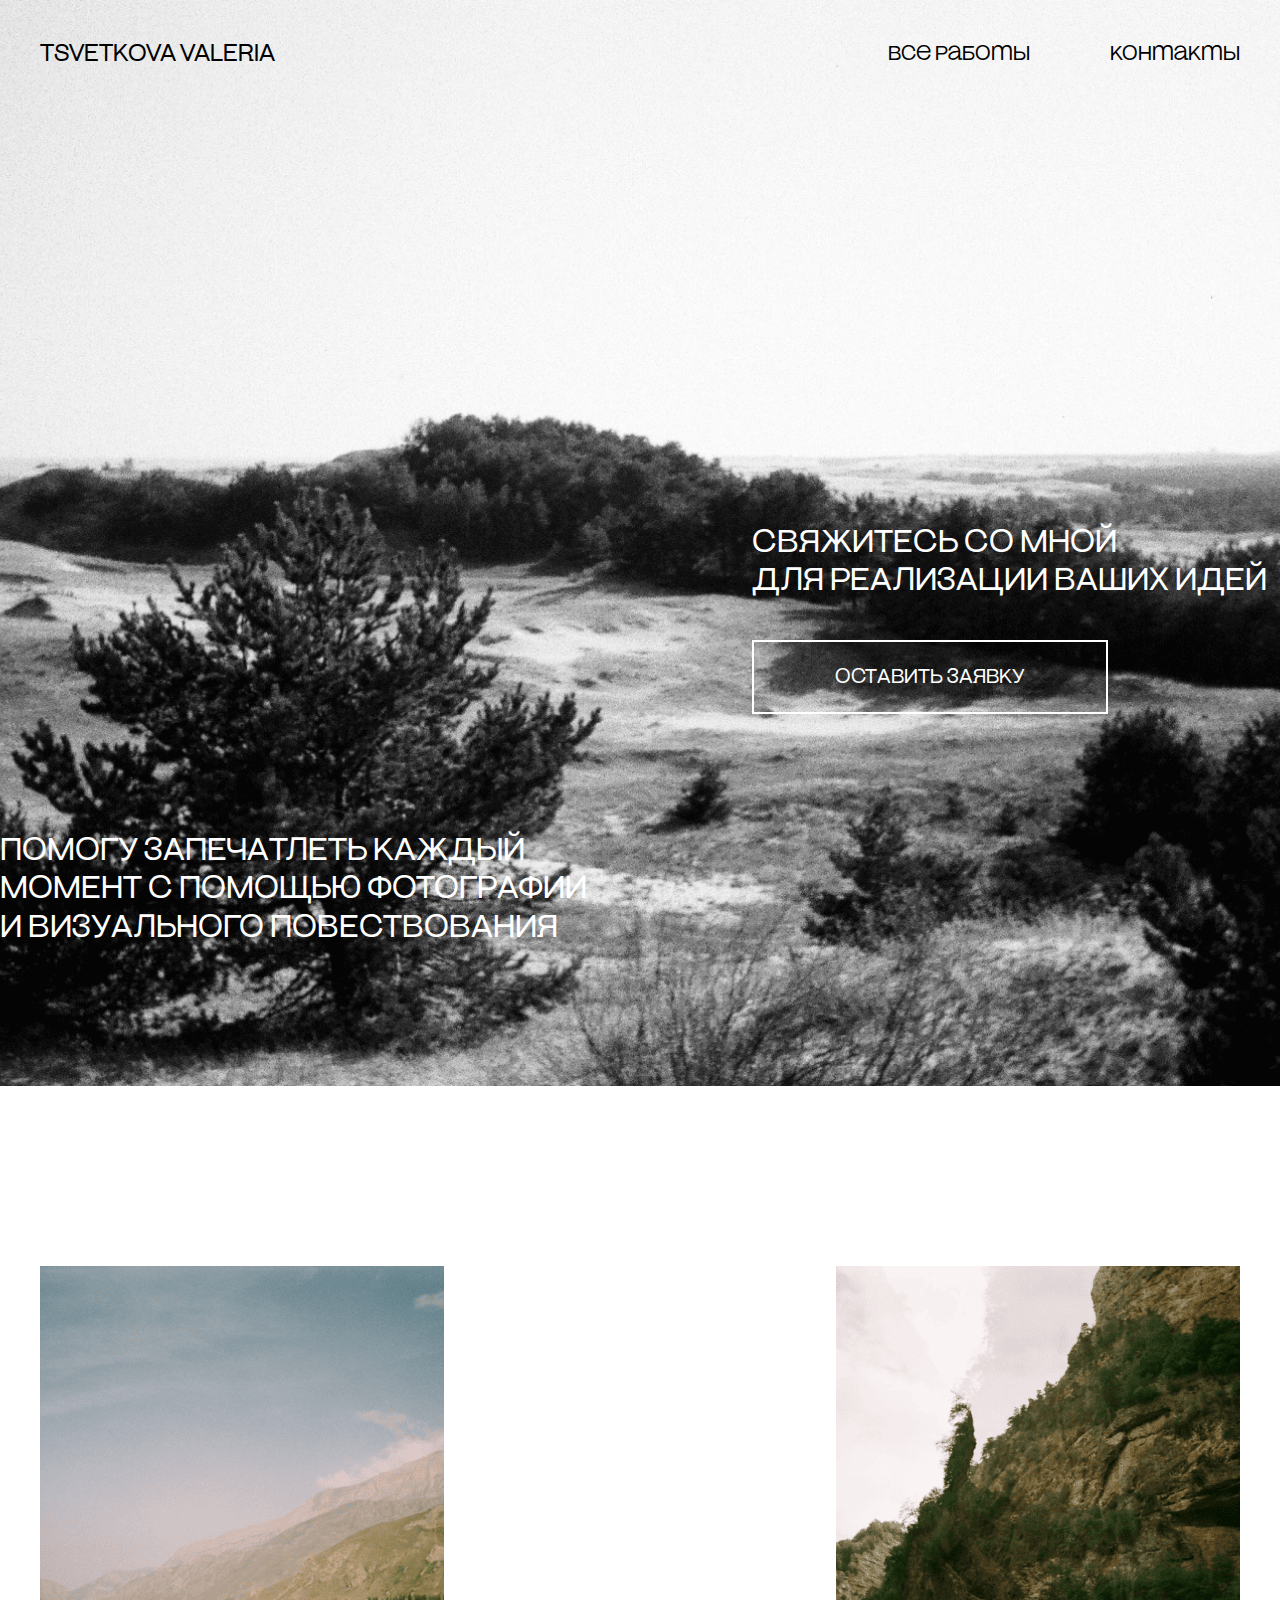
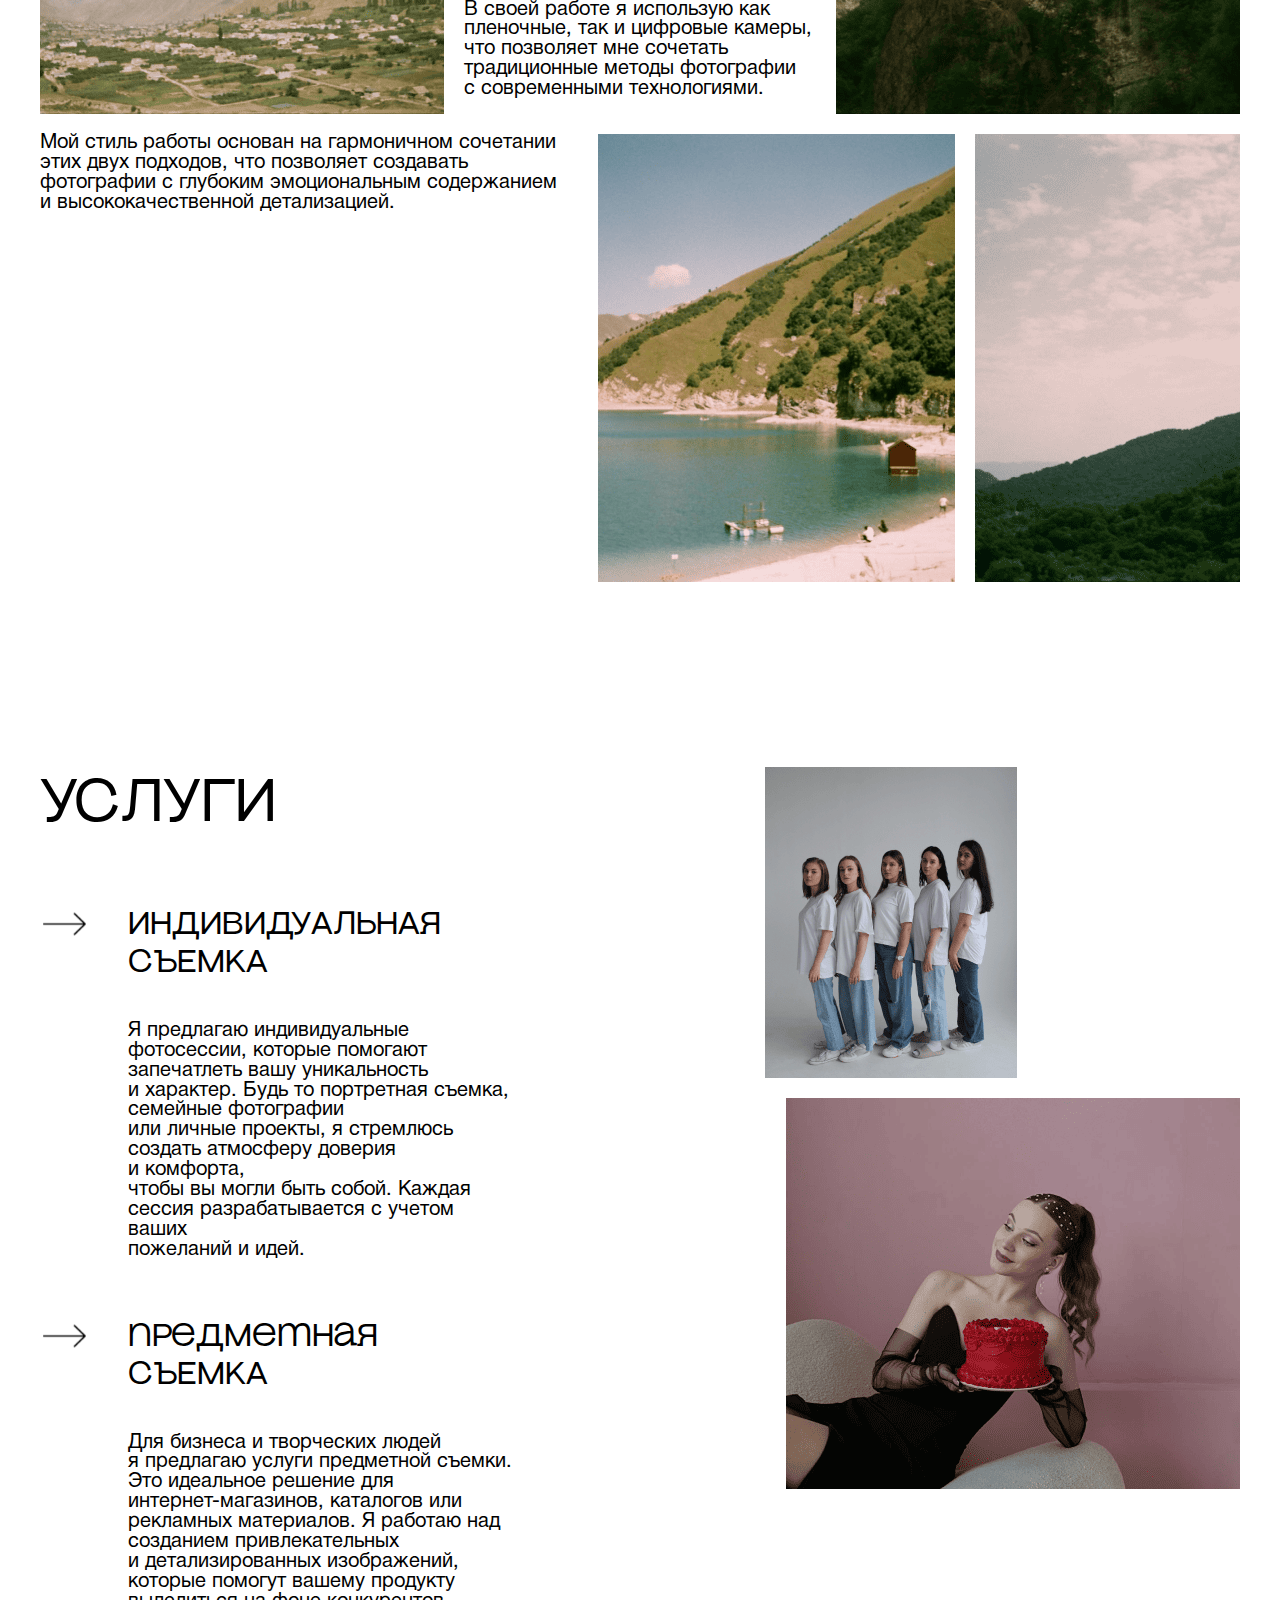
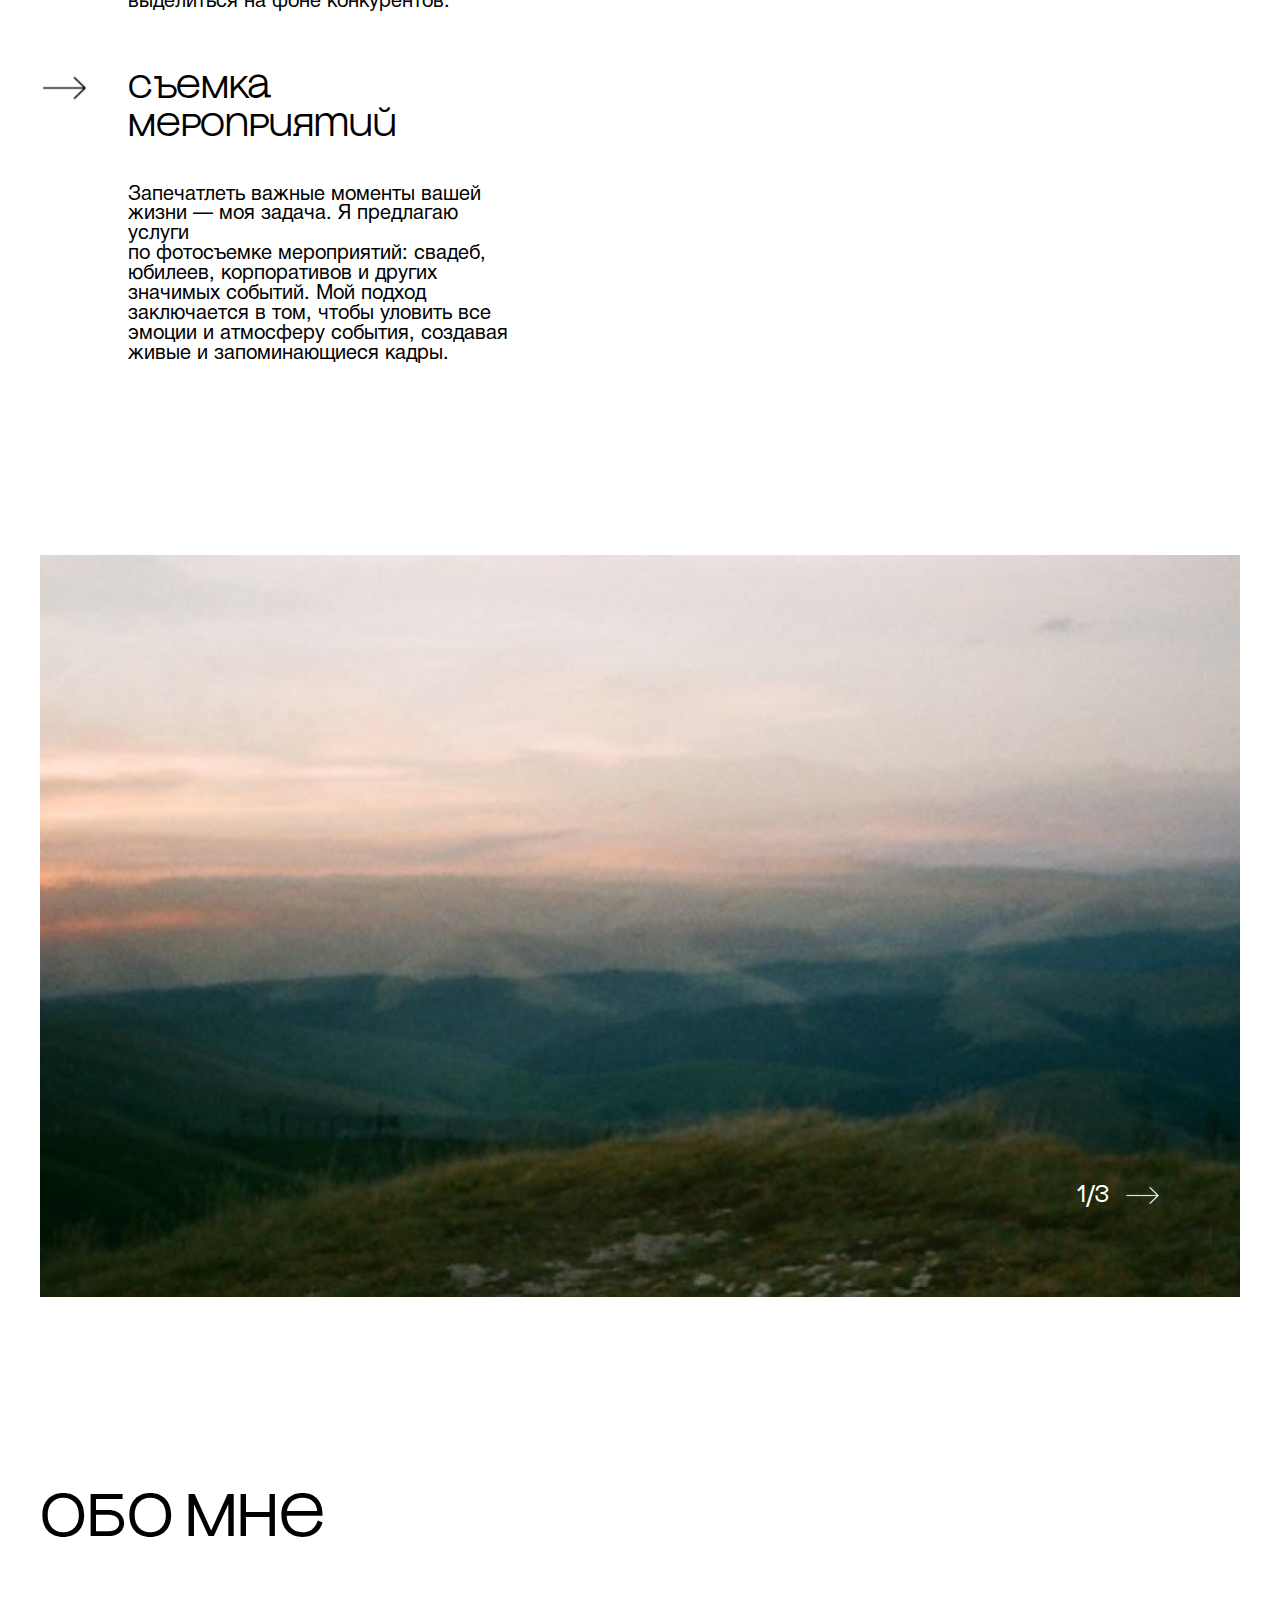
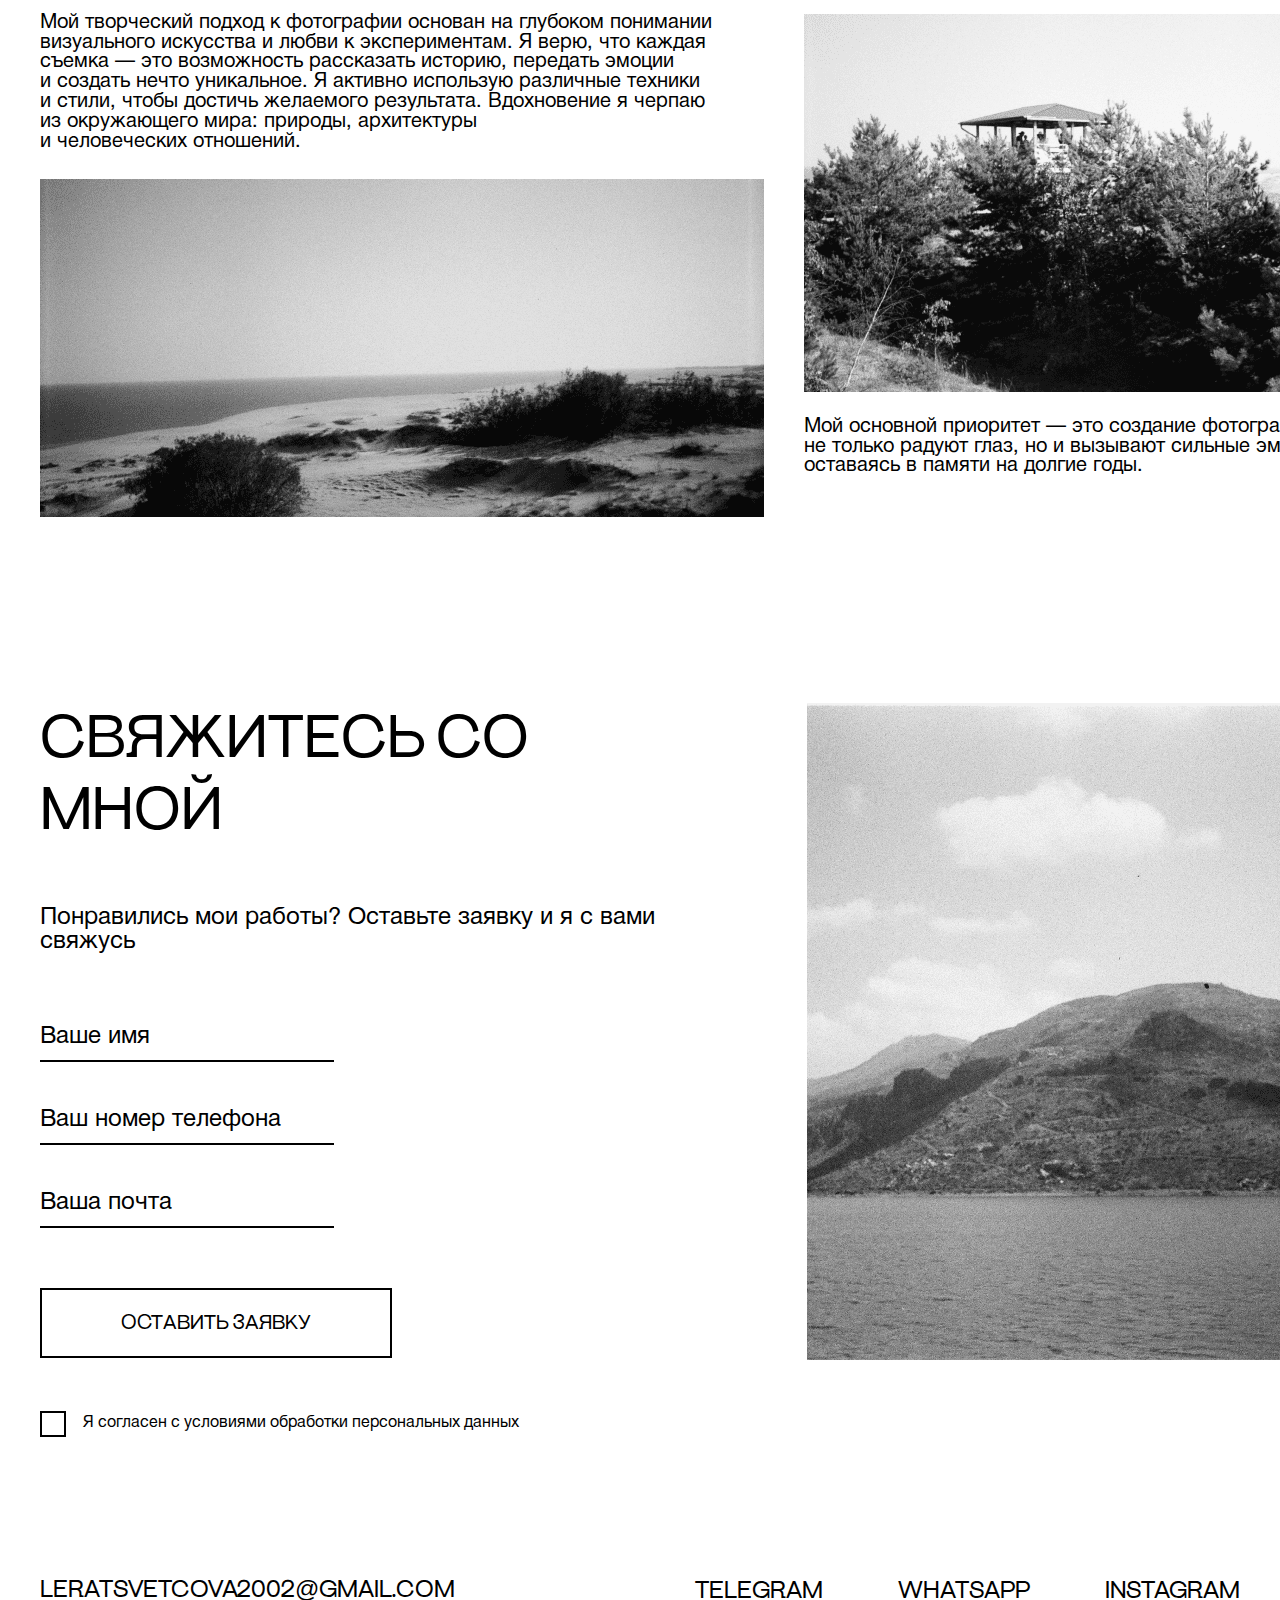
==== index.html @ dfec66e7 "1" ====
<!DOCTYPE html>
<html lang="ru">
  <head>
    <meta charset="UTF-8" />
    <meta name="viewport" content="width=device-width, initial-scale=1.0" />
    <link rel="stylesheet" href="./css/index.css" />
    <title>Портфолио фотографа</title>
  </head>
  <body>
    <div class="page">
      <header class="header">
        <div class="container">
          <div class="header__wrapper">
            <span class="header__logo">TSVETKOVA VALERIA</span>
            <nav>
              <ul class="header__links">
                <li>
                  <a href="works.html">все работы</a>
                </li>
                <li>
                  <a href="#">контакты</a>
                </li>
              </ul>
            </nav>
          </div>
        </div>
      </header>
      <main>
        <section class="promo">
          <div class="promo__wrapper">
            <div class="promo__inner">
              <div class="promo__top">
                <h3>
                  СВЯЖИТЕСЬ СО&nbsp;МНОЙ<br />
                  ДЛЯ РЕАЛИЗАЦИИ ВАШИХ ИДЕЙ
                </h3>
                <a class="promo__button" href="#">ОСТАВИТЬ ЗАЯВКУ</a>
              </div>
              <div class="promo__bottom">
                <h3>
                  ПОМОГУ ЗАПЕЧАТЛЕТЬ КАЖДЫЙ<br />
                  МОМЕНТ С&nbsp;ПОМОЩЬЮ ФОТОГРАФИИ<br />
                  И&nbsp;ВИЗУАЛЬНОГО ПОВЕСТВОВАНИЯ
                </h3>
              </div>
            </div>
          </div>
        </section>
        <section class="concept">
          <div class="container">
            <div class="concept__wrapper">
              <div class="concept__top">
                <div class="concept__image">
                  <img src="./images/concept-1.png" alt="rfhnbyrf" />
                </div>
                <p>
                  В&nbsp;своей работе я&nbsp;использую как пленочные, так
                  и&nbsp;цифровые камеры, что позволяет мне сочетать
                  традиционные методы фотографии<br />
                  с&nbsp;современными технологиями.
                </p>
                <div class="concept__image">
                  <img src="./images/concept-2.png" alt="rfhnbyrf" />
                </div>
              </div>
              <div class="concept__bottom">
                <p>
                  Мой стиль работы основан на&nbsp;гармоничном сочетании этих
                  двух подходов, что позволяет создавать фотографии
                  с&nbsp;глубоким эмоциональным содержанием<br />
                  и&nbsp;высококачественной детализацией.
                </p>
                <div class="concept__image-main">
                  <img src="./images/concept-3.png" alt="rfhnbyrf" />
                </div>
                <div class="concept__image">
                  <img src="./images/concept-4.png" alt="rfhnbyrf" />
                </div>
              </div>
            </div>
          </div>
        </section>
        <section class="services">
          <div class="container">
            <div class="services__wrapper">
              <div class="services__text">
                <h2>УСЛУГИ</h2>
                <div class="services__items">
                  <div class="services__item">
                    <svg
                      width="60"
                      height="60"
                      viewBox="0 0 60 60"
                      fill="none"
                      xmlns="http://www.w3.org/2000/svg"
                      xmlns:xlink="http://www.w3.org/1999/xlink"
                    >
                      <rect
                        x="60"
                        y="60"
                        width="60"
                        height="60"
                        transform="rotate(-180 60 60)"
                        fill="url(#pattern0_7_44)"
                      />
                      <defs>
                        <pattern
                          id="pattern0_7_44"
                          patternContentUnits="objectBoundingBox"
                          width="1"
                          height="1"
                        >
                          <use
                            xlink:href="#image0_7_44"
                            transform="scale(0.00195312)"
                          />
                        </pattern>
                        <image
                          id="image0_7_44"
                          width="512"
                          height="512"
                          xlink:href="[data-uri]"
                        />
                      </defs>
                    </svg>
                    <div class="services__item-text">
                      <h3>ИНДИВИДУАЛЬНАЯ СЪЕМКА</h3>
                      <p>
                        Я&nbsp;предлагаю индивидуальные фотосессии, которые
                        помогают запечатлеть вашу уникальность и&nbsp;характер.
                        Будь то&nbsp;портретная съемка, семейные фотографии<br />
                        или личные проекты, я&nbsp;стремлюсь создать атмосферу
                        доверия и&nbsp;комфорта,<br />
                        чтобы вы&nbsp;могли быть собой. Каждая сессия
                        разрабатывается с&nbsp;учетом ваших<br />
                        пожеланий и&nbsp;идей.
                      </p>
                    </div>
                  </div>
                  <div class="services__item">
                    <svg
                      width="60"
                      height="60"
                      viewBox="0 0 60 60"
                      fill="none"
                      xmlns="http://www.w3.org/2000/svg"
                      xmlns:xlink="http://www.w3.org/1999/xlink"
                    >
                      <rect
                        x="60"
                        y="60"
                        width="60"
                        height="60"
                        transform="rotate(-180 60 60)"
                        fill="url(#pattern0_7_44)"
                      />
                      <defs>
                        <pattern
                          id="pattern0_7_44"
                          patternContentUnits="objectBoundingBox"
                          width="1"
                          height="1"
                        >
                          <use
                            xlink:href="#image0_7_44"
                            transform="scale(0.00195312)"
                          />
                        </pattern>
                        <image
                          id="image0_7_44"
                          width="512"
                          height="512"
                          xlink:href="[data-uri]"
                        />
                      </defs>
                    </svg>
                    <div class="services__item-text">
                      <h3>предметная СЪЕМКА</h3>
                      <p>
                        Для бизнеса и&nbsp;творческих людей я&nbsp;предлагаю
                        услуги предметной съемки.<br />
                        Это идеальное решение для
                        <nobr>интернет-магазинов</nobr>, каталогов или рекламных
                        материалов. Я&nbsp;работаю над созданием привлекательных
                        и&nbsp;детализированных изображений, которые помогут
                        вашему продукту выделиться на&nbsp;фоне конкурентов.
                      </p>
                    </div>
                  </div>
                  <div class="services__item">
                    <svg
                      width="60"
                      height="60"
                      viewBox="0 0 60 60"
                      fill="none"
                      xmlns="http://www.w3.org/2000/svg"
                      xmlns:xlink="http://www.w3.org/1999/xlink"
                    >
                      <rect
                        x="60"
                        y="60"
                        width="60"
                        height="60"
                        transform="rotate(-180 60 60)"
                        fill="url(#pattern0_7_44)"
                      />
                      <defs>
                        <pattern
                          id="pattern0_7_44"
                          patternContentUnits="objectBoundingBox"
                          width="1"
                          height="1"
                        >
                          <use
                            xlink:href="#image0_7_44"
                            transform="scale(0.00195312)"
                          />
                        </pattern>
                        <image
                          id="image0_7_44"
                          width="512"
                          height="512"
                          xlink:href="[data-uri]"
                        />
                      </defs>
                    </svg>
                    <div class="services__item-text">
                      <h3>съемка мероприятий</h3>
                      <p>
                        Запечатлеть важные моменты вашей жизни&nbsp;&mdash; моя
                        задача. Я&nbsp;предлагаю услуги<br />
                        по&nbsp;фотосъемке мероприятий: свадеб, юбилеев,
                        корпоративов и&nbsp;других значимых событий. Мой подход
                        заключается в&nbsp;том, чтобы уловить все эмоции
                        и&nbsp;атмосферу события, создавая живые
                        и&nbsp;запоминающиеся кадры.
                      </p>
                    </div>
                  </div>
                </div>
              </div>
              <div class="services__photo">
                <div class="services__top-img">
                  <img src="./images/services-1.png" alt="фото" />
                </div>
                <div class="services__bott-img">
                  <img src="./images/services-2.png" alt="фото" />
                </div>
              </div>
            </div>
          </div>
        </section>
        <section class="gallery">
          <div class="container">
            <div class="gallery__wrapper">
              <div class="gallery__container">
                <img
                  id="slider-image"
                  src="./images/gallery-1.png"
                  alt="картинка"
                />
              </div>
              <div class="gallery__btn">
                <div id="counter">1 /3</div>
                <svg
                  id="arrow-button"
                  width="37"
                  height="23"
                  viewBox="0 0 37 23"
                  fill="none"
                  xmlns="http://www.w3.org/2000/svg"
                  xmlns:xlink="http://www.w3.org/1999/xlink"
                >
                  <rect
                    x="37"
                    y="23"
                    width="37"
                    height="23"
                    transform="rotate(-180 37 23)"
                    fill="url(#pattern0_7_38)"
                  />
                  <defs>
                    <pattern
                      id="pattern0_7_38"
                      patternContentUnits="objectBoundingBox"
                      width="1"
                      height="1"
                    >
                      <use
                        xlink:href="#image0_7_38"
                        transform="matrix(0.00195312 0 0 0.00314198 0 -0.304348)"
                      />
                    </pattern>
                    <image
                      id="image0_7_38"
                      width="512"
                      height="512"
                      xlink:href="[data-uri]"
                    />
                  </defs>
                </svg>
              </div>
            </div>
          </div>
        </section>
        <section class="about">
          <div class="container">
            <div class="about__wrapper">
              <h2>обо мне</h2>
              <div class="about__inner">
                <div class="about__item">
                  <p>
                    Мой творческий подход к&nbsp;фотографии основан
                    на&nbsp;глубоком понимании визуального искусства
                    и&nbsp;любви к&nbsp;экспериментам. Я&nbsp;верю, что каждая
                    съемка&nbsp;&mdash; это возможность рассказать историю,
                    передать эмоции<br />
                    и&nbsp;создать нечто уникальное. Я&nbsp;активно использую
                    различные техники<br />
                    и&nbsp;стили, чтобы достичь желаемого результата.
                    Вдохновение я&nbsp;черпаю<br />
                    из&nbsp;окружающего мира: природы, архитектуры<br />
                    и&nbsp;человеческих отношений.
                  </p>
                  <div class="about__image">
                    <img src="./images/about-1.png" alt="фото" />
                  </div>
                </div>
                <div class="about__photo">
                  <img src="./images/about-2.png" alt="фото" />
                </div>
                <div class="about__item about__item-reverse">
                  <p>
                    Мой основной приоритет&nbsp;&mdash; это создание фотографий,
                    которые<br />
                    не&nbsp;только радуют глаз, но&nbsp;и&nbsp;вызывают сильные
                    эмоции,<br />
                    оставаясь в&nbsp;памяти на&nbsp;долгие годы.
                  </p>
                  <div class="about__image about__image-reverse">
                    <img src="./images/about-3.png" alt="фото" />
                  </div>
                </div>
              </div>
            </div>
          </div>
        </section>
        <section class="contact">
          <div class="contact__wrapper">
            <div class="contact__text">
              <h2>СВЯЖИТЕСЬ СО МНОЙ</h2>
              <h4>
                Понравились мои работы? Оставьте заявку и я с вами свяжусь
              </h4>
              <form class="contact__form" action="">
                <input type="text" placeholder="Ваше имя" />
                <input type="tel" placeholder="Ваш номер телефона" />
                <input type="email" placeholder="Ваша почта" />
                <button type="submit" disabled>ОСТАВИТЬ ЗАЯВКУ</button>
                <div class="contact__agreement">
                  <span id="agreement-checkbox">
                    <img
                      class="contact__check"
                      src="./icons/check.svg"
                      alt="чек"
                    />
                  </span>
                  <h5>Я согласен с условиями обработки персональных данных</h5>
                </div>
              </form>
            </div>
            <div class="contact__image">
              <img src="./images/contact.png" alt="картинка" />
            </div>
          </div>
        </section>
      </main>
      <footer class="footer">
        <div class="container">
          <div class="footer__wrapper">
            <a class="footer__link" href="mailto:LERATSVETCOVA2002@GMAIL.COM"
              >LERATSVETCOVA2002@GMAIL.COM</a
            >
            <nav>
              <ul class="footer__list">
                <li>
                  <a href="https://t.me/+79117992448" target="_blank"
                    >TELEGRAM</a
                  >
                </li>
                <li>
                  <a href="https://wa.me/+79117992448" target="_blank"
                    >WHATSAPP</a
                  >
                </li>
                <li>
                  <a href="https://www.instagram.com/valesssaa/" target="_blank"
                    >INSTAGRAM</a
                  >
                </li>
              </ul>
            </nav>
          </div>
        </div>
      </footer>
    </div>
    <script src="./js/index.js"></script>
  </body>
</html>
---- css/index.css ----
@font-face {
  font-family: "Gothic60";
  src: url("../fonts/Gothic60-Regular.otf") format("opentype");
  font-weight: normal;
  font-style: normal;
}
@font-face {
  font-family: "HelveticaNeueCyr";
  src: url("../fonts/HelveticaNeueCyr Roman.otf") format("opentype");
  font-weight: normal;
  font-style: normal;
}
@font-face {
  font-family: "HelveticaNeueCyr";
  src: url("../fonts/HelveticaNeueCyr UltraLight Italic.otf") format("opentype");
  font-weight: 100;
  font-style: italic;
}

@font-face {
  font-family: "HelveticaNeueCyr";
  src: url("../fonts/HelveticaNeueCyr Thin.otf") format("opentype");
  font-weight: 200;
  font-style: normal;
}

@font-face {
  font-family: "HelveticaNeueCyr";
  src: url("../fonts/HelveticaNeueCyr Black.otf") format("opentype");
  font-weight: 900;
  font-style: normal;
}
* {
  margin: 0;
  padding: 0;
}
html {
  scroll-behavior: smooth;
}
a {
  text-decoration: none;
}
ul {
  list-style-type: none;
  margin: 0;
  padding: 0;
}
h1,
h2,
h3,
h4,
h5,
h6,
p {
  margin: 0;
}
button {
  border: none;
  cursor: pointer;
}
.page {
  -webkit-font-smoothing: antialiased;
  -moz-osx-font-smoothing: grayscale;
  -webkit-text-size-adjust: 100%;
  -ms-text-size-adjust: 100%;
  -moz-text-size-adjust: 100%;
}
.container {
  max-width: 1920px;
  width: 100%;
  padding-left: 40px;
  padding-right: 40px;
  box-sizing: border-box;
}
.header {
  width: 100%;
  position: absolute;
  top: 0;
  left: 0;
}
.header__wrapper {
  width: 100%;
  display: flex;
  align-items: center;
  justify-content: space-between;
  margin-top: 40px;
}
.header__logo {
  font-family: "Gothic60", sans-serif;
  font-weight: 400;
  font-size: 24px;
  line-height: 28.8px;
  text-transform: uppercase;
  color: #000000;
}
.header__links {
  display: flex;
  align-items: center;
  gap: 80px;
}
.header__links li a {
  font-family: "Gothic60", sans-serif;
  font-weight: 400;
  font-size: 20px;
  line-height: 24px;
  color: #000000;
}
.promo {
  width: 100%;
  background: url(../images/promo.png);
  background-repeat: no-repeat;
  background-size: cover;
  background-position: center center;
}
.promo__wrapper {
  height: 100%;
  display: flex;
  padding-bottom: 140px;
  box-sizing: border-box;
}
.promo__inner {
  max-width: 1458px;
  width: 100%;
  display: flex;
  flex-direction: column;
  gap: 117px;
  margin: 523px auto 0;
}
.promo__top {
  max-width: 528px;
  width: 100%;
  display: flex;
  flex-direction: column;
  gap: 40px;
  align-self: flex-end;
}
h2 {
  font-family: "Gothic60", sans-serif;
  font-weight: 400;
  font-size: 60px;
  line-height: 72px;
  color: #000000;
}
h3 {
  font-family: "Gothic60", sans-serif;
  font-weight: 400;
  font-size: 32px;
  line-height: 38.4px;
  color: #ffffff;
}
h4 {
  font-family: "HelveticaNeueCyr", sans-serif;
  font-weight: 400;
  font-size: 24px;
  line-height: 23.88px;
  color: #000000;
}
h5 {
  font-family: "HelveticaNeueCyr", sans-serif;
  font-weight: 400;
  font-size: 16px;
  line-height: 15.92px;
  color: #000000;
}
.promo__button {
  width: 352px;
  height: 70px;
  border: 2px solid #ffffff;
  display: flex;
  align-items: center;
  justify-content: center;
  font-family: "Gothic60", sans-serif;
  font-weight: 400;
  font-size: 20px;
  line-height: 24px;
  color: #ffffff;
}
.promo__bottom {
  max-width: 592px;
  width: 100%;
}
.concept {
  width: 100%;
}
.concept__wrapper {
  padding-top: 180px;
  box-sizing: border-box;
  display: flex;
  flex-direction: column;
  gap: 20px;
}
.concept__top {
  display: flex;
  align-items: flex-end;
  gap: 20px;
}
.concept__image {
  width: 538px;
  height: 448px;
}
.concept__image img {
  width: 100%;
  height: 100%;
  object-fit: cover;
}
p {
  font-family: "HelveticaNeueCyr", sans-serif;
  font-weight: 400;
  font-size: 20px;
  line-height: 19.9px;
  color: #000000;
}
.concept__top p {
  max-width: 352px;
  width: 100%;
  margin-bottom: 14px;
}
.concept__bottom {
  display: flex;
  gap: 20px;
}
.concept__bottom p {
  max-width: 538px;
  width: 100%;
}
.concept__image-main {
  width: 724px;
  height: 448px;
}
.concept__image-main img {
  width: 100%;
  height: 100%;
  object-fit: cover;
}
.services {
  width: 100%;
}
.services__wrapper {
  width: 100%;
  padding-top: 185px;
  box-sizing: border-box;
  display: flex;
  justify-content: space-between;
  gap: 250px;
}
.services__text {
  max-width: 890px;
  width: 100%;
  display: flex;
  flex-direction: column;
  gap: 55px;
}
.services__items {
  display: flex;
  flex-direction: column;
  gap: 45px;
}
.services__item {
  display: flex;
  gap: 39px;
}
.services__item-text {
  display: flex;
  flex-direction: column;
  gap: 40px;
  max-width: 811px;
  width: 100%;
  margin-top: 11px;
}
.services__item-text h3 {
  color: #000000;
}
.services__photo {
  max-width: 624px;
  width: 100%;
  display: flex;
  flex-direction: column;
  gap: 20px;
}
.services__top-img {
  width: 252px;
  height: 311px;
}
.services__top-img img {
  width: 100%;
  height: 100%;
  object-fit: cover;
}
.services__bott-img {
  width: 454px;
  height: 391px;
  align-self: flex-end;
}
.services__bott-img img {
  width: 100%;
  height: 100%;
  object-fit: cover;
}
.gallery {
  width: 100%;
}
.gallery__wrapper {
  padding-top: 190px;
  box-sizing: border-box;
  position: relative;
}

.gallery__container {
  width: 100%;
  height: 742px;
  overflow: hidden;
}

.gallery__container img {
  width: 100%;
  height: 100%;
  object-fit: cover;
}
#counter {
  width: 47px;
  font-family: "Gothic60", sans-serif;
  font-weight: 400;
  font-size: 24px;
  line-height: 28.8px;
  color: #ffffff;
}
#arrow-button {
  cursor: pointer;
}
.gallery__btn {
  display: flex;
  align-items: center;
  position: absolute;
  right: 79px;
  bottom: 87px;
}
.about {
  width: 100%;
}
.about__wrapper {
  padding-top: 185px;
  box-sizing: border-box;
  display: flex;
  flex-direction: column;
  gap: 60px;
}
.about__inner {
  display: flex;
  align-items: flex-start;
  gap: 20px;
}
.about__item {
  max-width: 724px;
  width: 100%;
  display: flex;
  flex-direction: column;
  gap: 26px;
}
.about__item-reverse {
  flex-direction: column-reverse;
}
.about__image {
  width: 724px;
  height: 338px;
}
.about__image img {
  width: 100%;
  height: 100%;
  object-fit: cover;
}
.about__photo {
  width: 352px;
  height: 504px;
}
.about__photo img {
  width: 100%;
  height: 100%;
  object-fit: cover;
}
.about__image-reverse {
  height: 378px;
}
.contact {
  width: 100%;
}
.contact__wrapper {
  padding-top: 185px;
  padding-bottom: 139px;
  padding-left: 40px;
  box-sizing: border-box;
  display: flex;
  justify-content: space-between;
  gap: 150px;
}
.contact__text {
  max-width: 756px;
  width: 100%;
  display: flex;
  flex-direction: column;
}
.contact__text h4 {
  margin-top: 60px;
}
.contact__form {
  width: 481px;
  display: flex;
  flex-direction: column;
  margin-top: 60px;
}
input {
  width: 294.01px;
  height: 46px;
  border: none;
  border-bottom: 2px solid #000000;
  outline: none;
}
input:not(:nth-child(3)) {
  margin-bottom: 35px;
}
input,
input::placeholder {
  font-family: "HelveticaNeueCyr", sans-serif;
  font-weight: 400;
  font-size: 24px;
  line-height: 23.88px;
  color: #000000;
}
input:focus::placeholder {
  color: transparent;
}
.contact__form button {
  width: 352px;
  height: 70px;
  display: flex;
  align-items: center;
  justify-content: center;
  border: 2px solid #000000;
  font-family: "Gothic60", sans-serif;
  font-weight: 400;
  font-size: 20px;
  line-height: 24px;
  color: #000000;
  margin-top: 60px;
  background: transparent;
}
.contact__agreement {
  display: flex;
  align-items: center;
  gap: 17px;
  margin-top: 53px;
}
.contact__agreement span {
  width: 22px;
  height: 22px;
  border: 2px solid #000000;
  cursor: pointer;
}
.contact__check {
  width: 100%;
  height: 100%;
  object-fit: contain;
  display: none;
}
.contact__agreement span.active .contact__check {
  display: block;
}
.contact__image {
  width: 950px;
  height: 657px;
}
.contact__image img {
  width: 100%;
  height: 100%;
  object-fit: cover;
}
.footer {
  width: 100%;
}
.footer__wrapper {
  width: 100%;
  display: flex;
  align-items: center;
  justify-content: space-between;
  padding-bottom: 60px;
  box-sizing: border-box;
}
.footer__link {
  font-family: "Gothic60", sans-serif;
  font-weight: 400;
  font-size: 24px;
  line-height: 28.8px;
  color: #000000;
  border-bottom: 1px solid #000000;
}
.footer__list {
  display: flex;
  align-items: center;
  gap: 75px;
}
.footer__list li a {
  font-family: "Gothic60", sans-serif;
  font-weight: 400;
  font-size: 24px;
  line-height: 28.8px;
  color: #000000;
}
/********works*********/
.works {
  width: 100%;
}
.works__wrapper {
  display: flex;
  flex-direction: column;
  padding-top: 185px;
  padding-bottom: 148px;
  box-sizing: border-box;
}
.works__top {
  display: flex;
  gap: 20px;
}
.works__top-item {
  width: 910px;
  height: 532px;
}
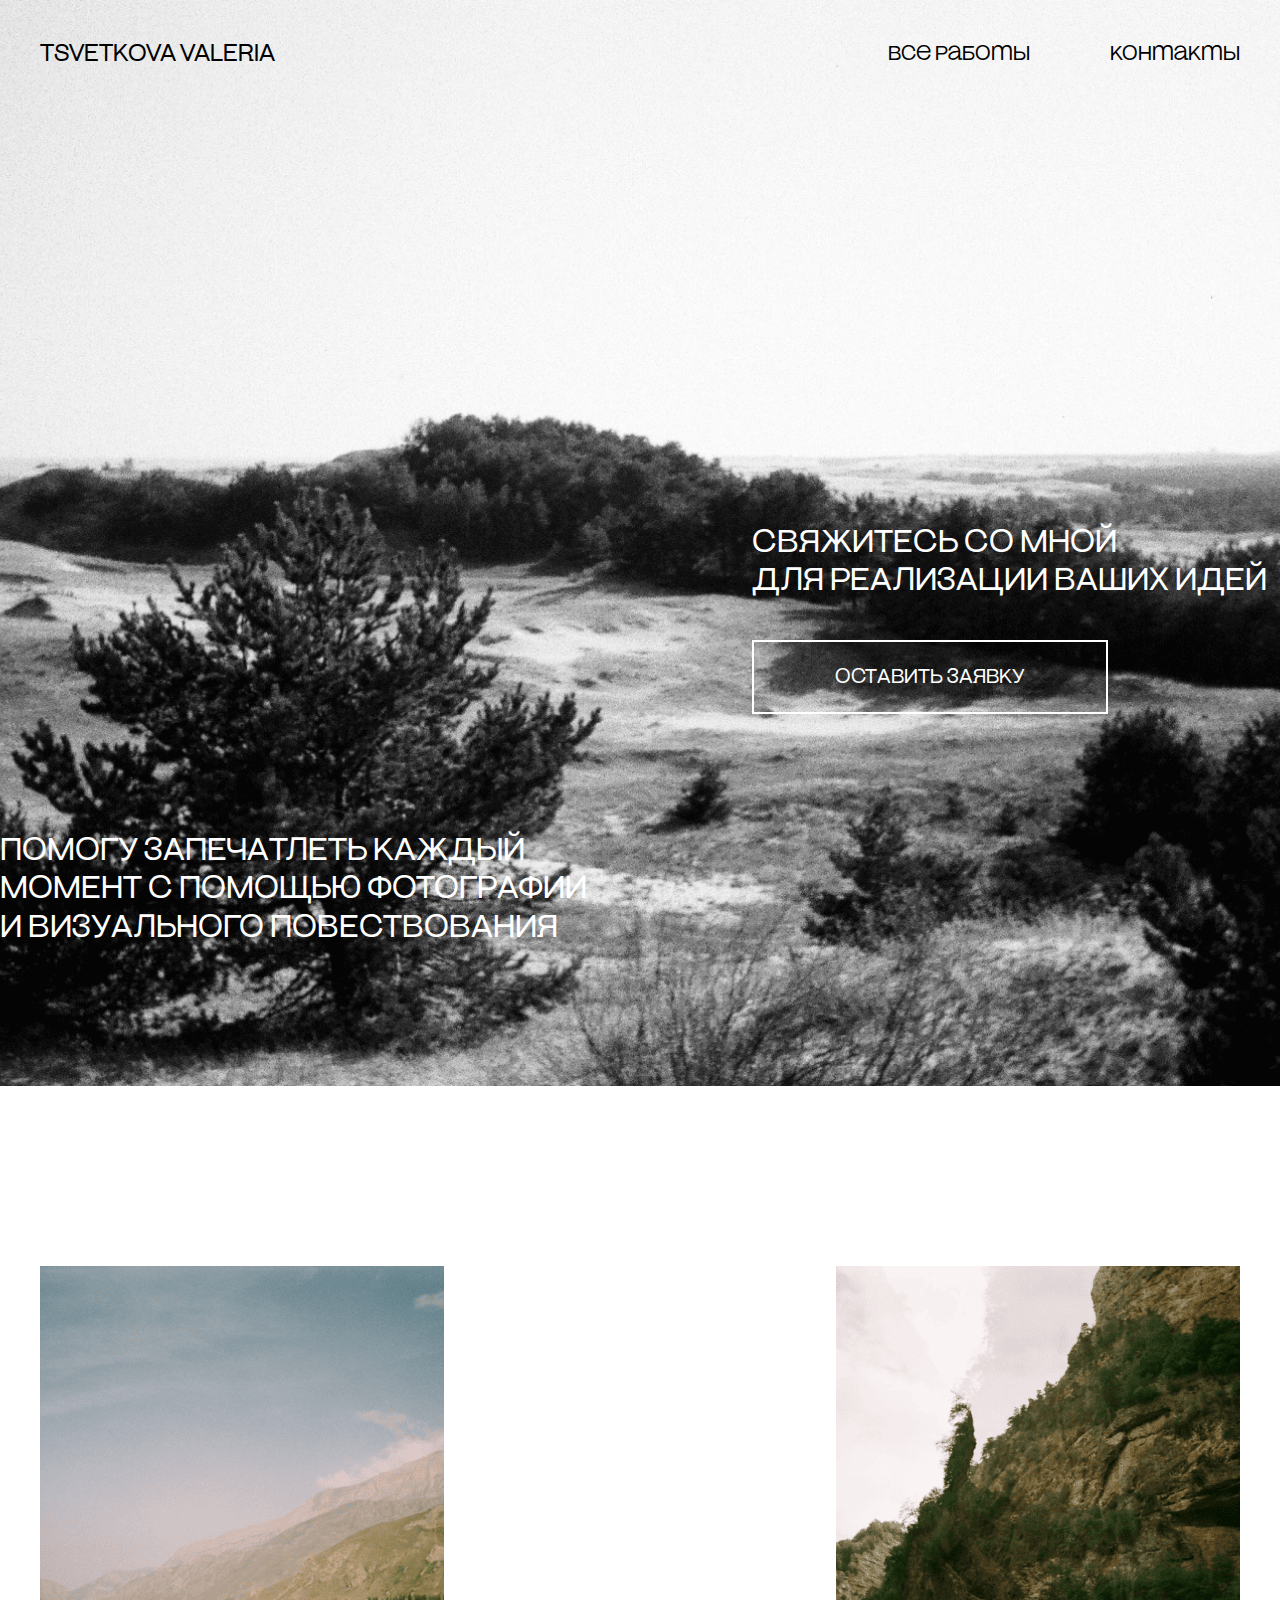
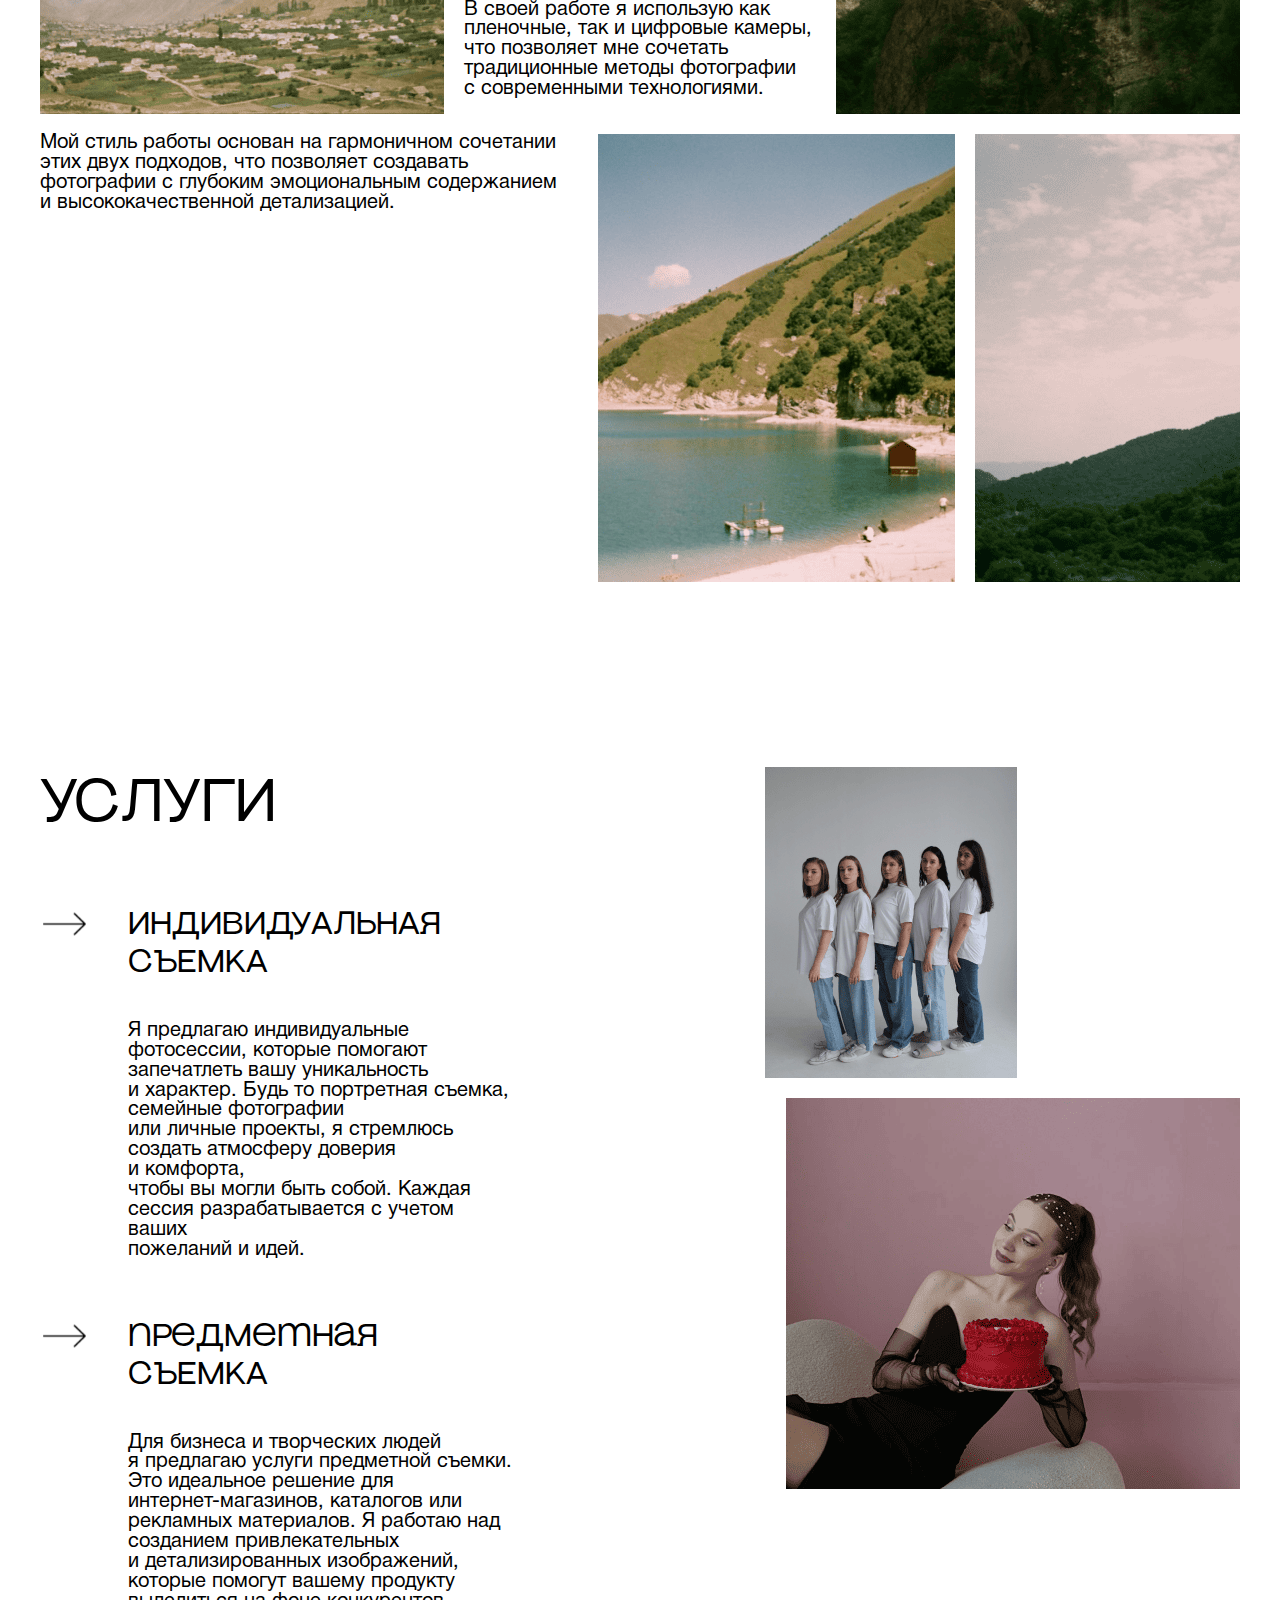
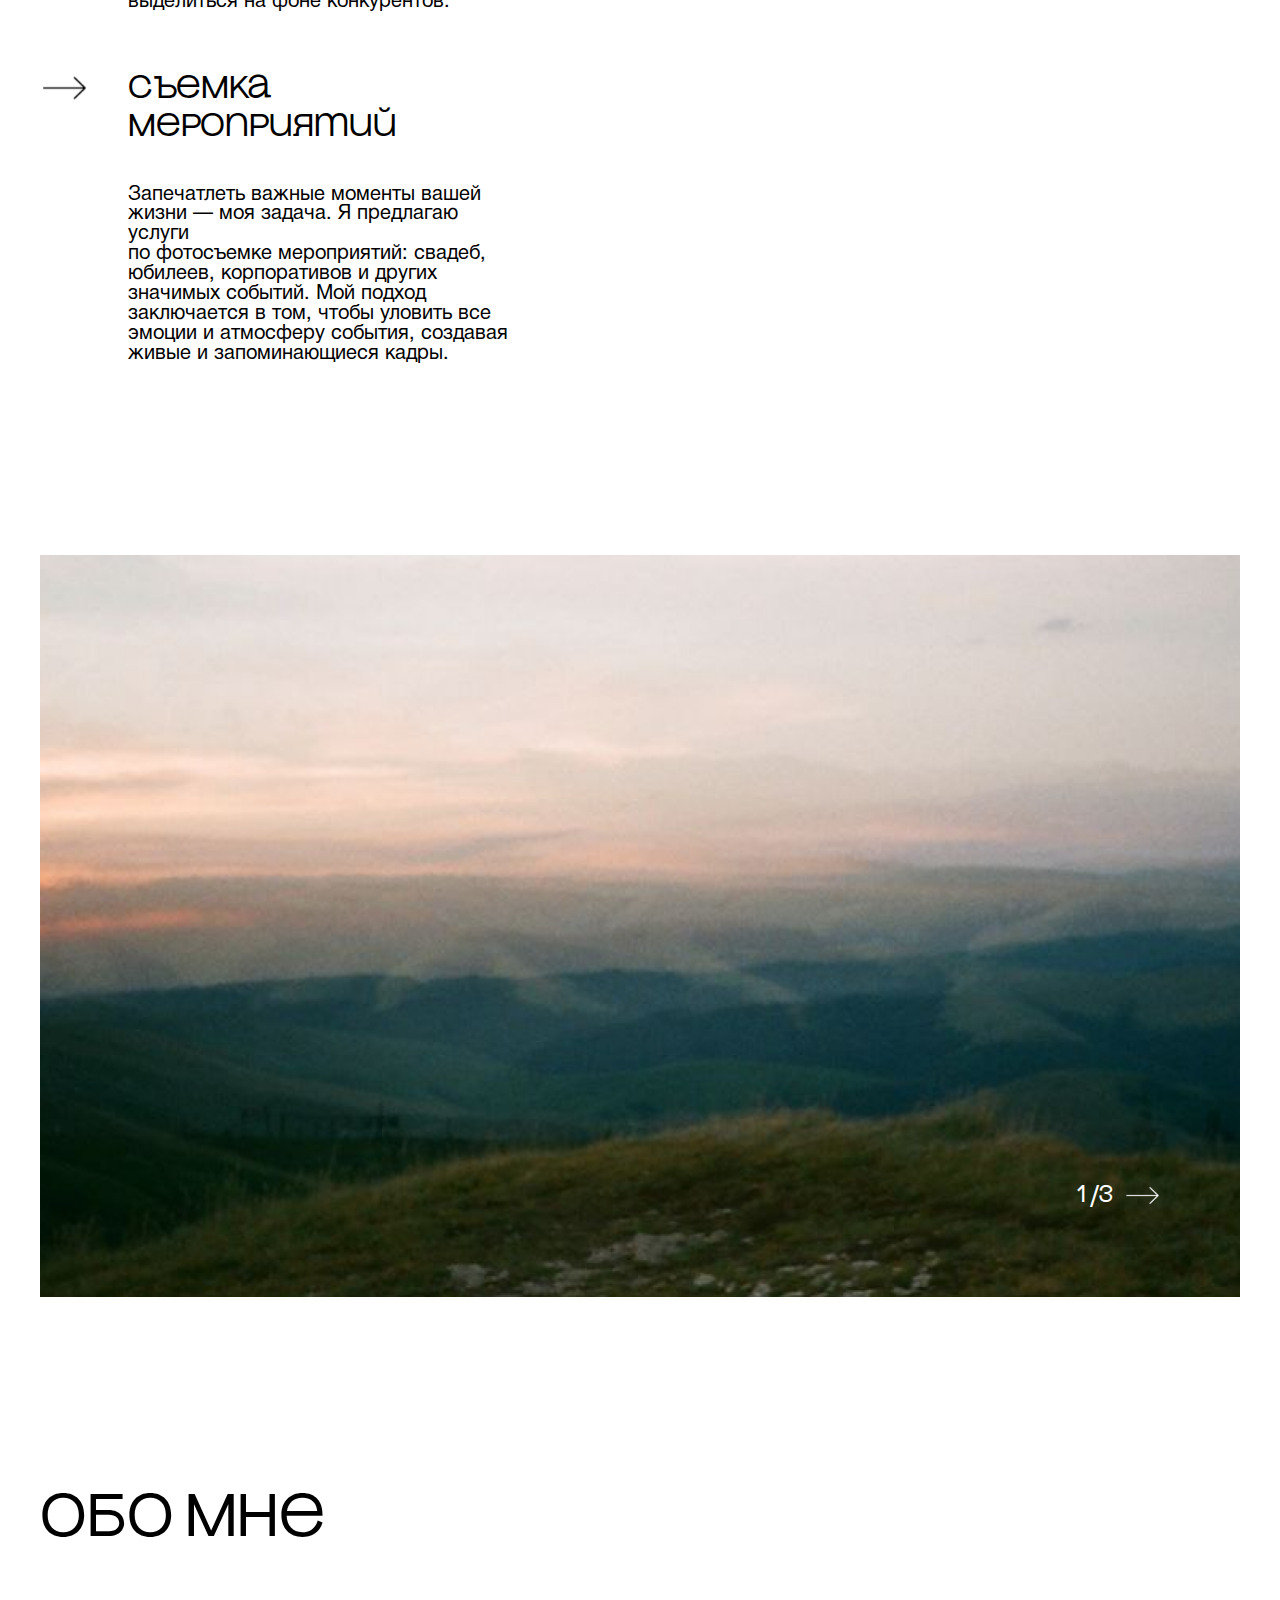
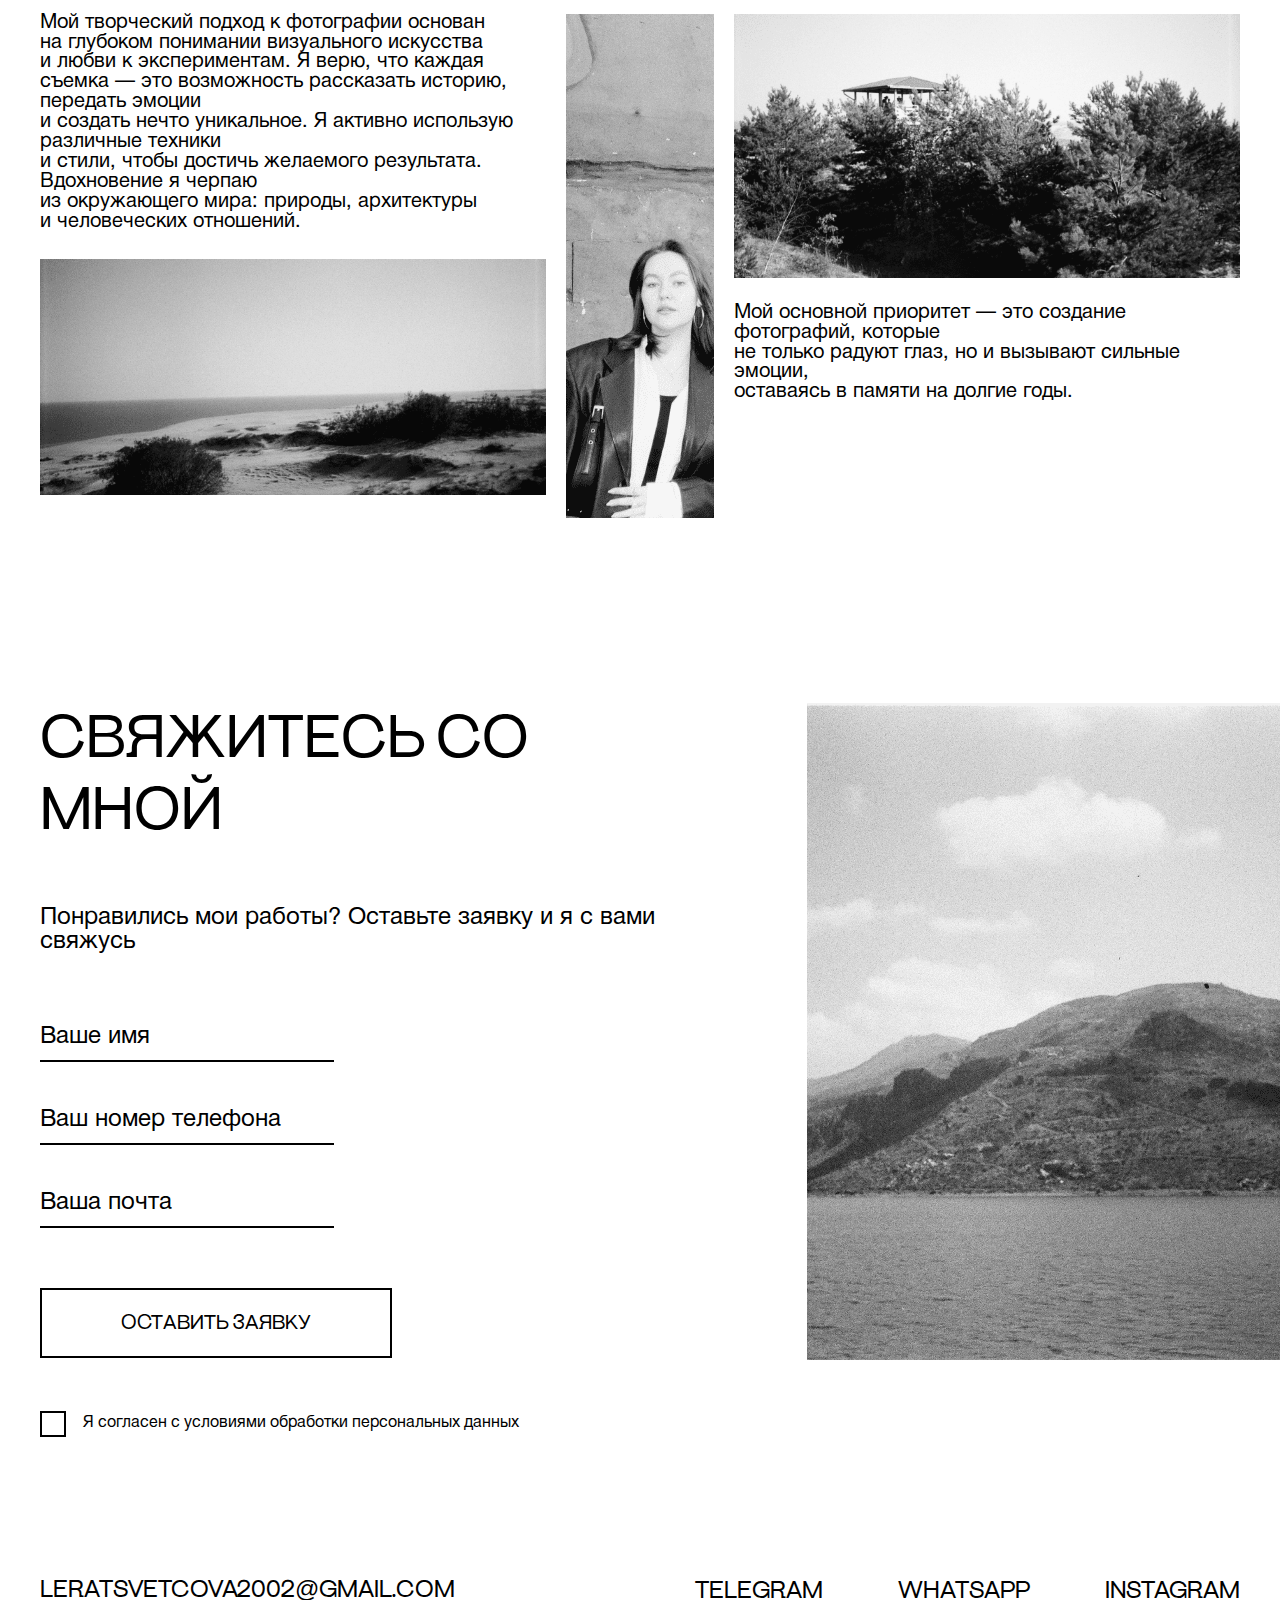
==== commit b00fb381: "1" ====
--- a/index.html
+++ b/index.html
@@ -11,14 +11,14 @@
       <header class="header">
         <div class="container">
           <div class="header__wrapper">
-            <span class="header__logo">TSVETKOVA VALERIA</span>
+            <a href="index.html" class="header__logo">TSVETKOVA VALERIA</a>
             <nav>
               <ul class="header__links">
                 <li>
                   <a href="works.html">все работы</a>
                 </li>
                 <li>
-                  <a href="#">контакты</a>
+                  <a href="contacts.html">контакты</a>
                 </li>
               </ul>
             </nav>
@@ -34,7 +34,7 @@
                   СВЯЖИТЕСЬ СО&nbsp;МНОЙ<br />
                   ДЛЯ РЕАЛИЗАЦИИ ВАШИХ ИДЕЙ
                 </h3>
-                <a class="promo__button" href="#">ОСТАВИТЬ ЗАЯВКУ</a>
+                <a class="promo__button" href="#contact">ОСТАВИТЬ ЗАЯВКУ</a>
               </div>
               <div class="promo__bottom">
                 <h3>
@@ -322,9 +322,7 @@
                     из&nbsp;окружающего мира: природы, архитектуры<br />
                     и&nbsp;человеческих отношений.
                   </p>
-                  <div class="about__image">
-                    <img src="./images/about-1.png" alt="фото" />
-                  </div>
+                  <img src="./images/about-1.png" alt="фото" />
                 </div>
                 <div class="about__photo">
                   <img src="./images/about-2.png" alt="фото" />
@@ -337,26 +335,41 @@
                     эмоции,<br />
                     оставаясь в&nbsp;памяти на&nbsp;долгие годы.
                   </p>
-                  <div class="about__image about__image-reverse">
-                    <img src="./images/about-3.png" alt="фото" />
-                  </div>
-                </div>
-              </div>
-            </div>
-          </div>
-        </section>
-        <section class="contact">
+                  <img src="./images/about-3.png" alt="фото" />
+                </div>
+              </div>
+            </div>
+          </div>
+        </section>
+        <section id="contact" class="contact">
           <div class="contact__wrapper">
             <div class="contact__text">
               <h2>СВЯЖИТЕСЬ СО МНОЙ</h2>
               <h4>
                 Понравились мои работы? Оставьте заявку и я с вами свяжусь
               </h4>
-              <form class="contact__form" action="">
-                <input type="text" placeholder="Ваше имя" />
-                <input type="tel" placeholder="Ваш номер телефона" />
-                <input type="email" placeholder="Ваша почта" />
-                <button type="submit" disabled>ОСТАВИТЬ ЗАЯВКУ</button>
+              <form class="contact__form" id="submitForm">
+                <input
+                  type="text"
+                  name="name"
+                  placeholder="Ваше имя"
+                  required
+                />
+                <input
+                  type="tel"
+                  name="phone"
+                  placeholder="Ваш номер телефона"
+                  id="phone"
+                />
+                <input
+                  type="email"
+                  name="email"
+                  placeholder="Ваша почта"
+                  required
+                />
+                <button type="submit" disabled id="send-button">
+                  ОСТАВИТЬ ЗАЯВКУ
+                </button>
                 <div class="contact__agreement">
                   <span id="agreement-checkbox">
                     <img
--- a/css/index.css
+++ b/css/index.css
@@ -104,6 +104,10 @@
   font-size: 20px;
   line-height: 24px;
   color: #000000;
+  transition: all 0.2s ease-out;
+}
+.header__links li a:hover {
+  opacity: 0.7;
 }
 .promo {
   width: 100%;
@@ -162,6 +166,13 @@
   line-height: 15.92px;
   color: #000000;
 }
+h6 {
+  font-family: "Gothic60", sans-serif;
+  font-weight: 400;
+  font-size: 36px;
+  line-height: 43.2px;
+  color: #000000;
+}
 .promo__button {
   width: 352px;
   height: 70px;
@@ -359,11 +370,7 @@
 .about__item-reverse {
   flex-direction: column-reverse;
 }
-.about__image {
-  width: 724px;
-  height: 338px;
-}
-.about__image img {
+.about__item img {
   width: 100%;
   height: 100%;
   object-fit: cover;
@@ -491,6 +498,10 @@
   line-height: 28.8px;
   color: #000000;
   border-bottom: 1px solid #000000;
+  transition: all 0.2s ease-out;
+}
+.footer__link:hover {
+  opacity: 0.7;
 }
 .footer__list {
   display: flex;
@@ -503,6 +514,10 @@
   font-size: 24px;
   line-height: 28.8px;
   color: #000000;
+  transition: all 0.2s ease-out;
+}
+.footer__list li a:hover {
+  opacity: 0.7;
 }
 /********works*********/
 .works {
@@ -511,6 +526,7 @@
 .works__wrapper {
   display: flex;
   flex-direction: column;
+  gap: 20px;
   padding-top: 185px;
   padding-bottom: 148px;
   box-sizing: border-box;
@@ -519,7 +535,134 @@
   display: flex;
   gap: 20px;
 }
-.works__top-item {
-  width: 910px;
-  height: 532px;
-}
+.works__top img {
+  width: 50%;
+  height: 100%;
+  object-fit: cover;
+}
+.works__bott {
+  display: flex;
+  gap: 20px;
+}
+.works__bott-left {
+  max-width: 538px;
+  width: 100%;
+  display: flex;
+  flex-direction: column;
+  gap: 20px;
+}
+.works__bott-left img {
+  width: 100%;
+  height: 100%;
+  object-fit: cover;
+}
+.works__bott-right {
+  max-width: 724px;
+  width: 100%;
+  display: flex;
+  flex-direction: column;
+  gap: 20px;
+}
+.works__bott-top {
+  display: flex;
+  gap: 20px;
+}
+/*****contacts*****/
+.contacts {
+  width: 100%;
+}
+.contacts__wrapper {
+  padding-top: 185px;
+  padding-bottom: 158px;
+  box-sizing: border-box;
+  display: flex;
+  flex-direction: column;
+  gap: 64px;
+}
+.contacts__top {
+  display: flex;
+  gap: 20px;
+}
+.contacts__top-image {
+  width: 724px;
+  height: 409px;
+}
+.contacts__top img {
+  width: 100%;
+  height: 100%;
+  object-fit: cover;
+}
+.contacts__text {
+  max-width: 910px;
+  width: 100%;
+  display: flex;
+  flex-direction: column;
+  gap: 40px;
+}
+.contacts__text-inner {
+  display: flex;
+  flex-direction: column;
+  gap: 20px;
+  height: 300px;
+  overflow: auto;
+}
+.contacts__bottom {
+  display: flex;
+  flex-direction: column;
+  gap: 44px;
+}
+.contacts__items {
+  display: flex;
+  gap: 231px;
+}
+.contacts__list {
+  display: flex;
+  flex-direction: column;
+  gap: 40px;
+}
+.contacts__list li,
+.contacts__list li a {
+  font-family: "HelveticaNeueCyr", sans-serif;
+  font-weight: 400;
+  font-size: 24px;
+  line-height: 23.88px;
+  color: #000000;
+  transition: all 0.2s ease-out;
+}
+.contacts__list li a:hover {
+  opacity: 0.7;
+}
+/*****оверлей*****/
+.overlay {
+  position: fixed;
+  top: 0;
+  left: 0;
+  width: 100%;
+  height: 100%;
+  background-color: rgba(0, 0, 0, 0.7); /* Темный фон */
+  display: none; /* Скрыт по умолчанию */
+  justify-content: center;
+  align-items: center;
+  z-index: 1000;
+}
+.overlay__content {
+  position: relative;
+  background-color: white;
+  padding: 20px;
+}
+.overlay__image {
+  max-width: 80vw;
+  max-height: 80vh;
+  display: block;
+}
+#overlay-close {
+  position: absolute;
+  top: -30px;
+  right: -30px;
+  font-size: 35px;
+  cursor: pointer;
+  color: #ffffff;
+}
+.overlay.active {
+  display: flex;
+}
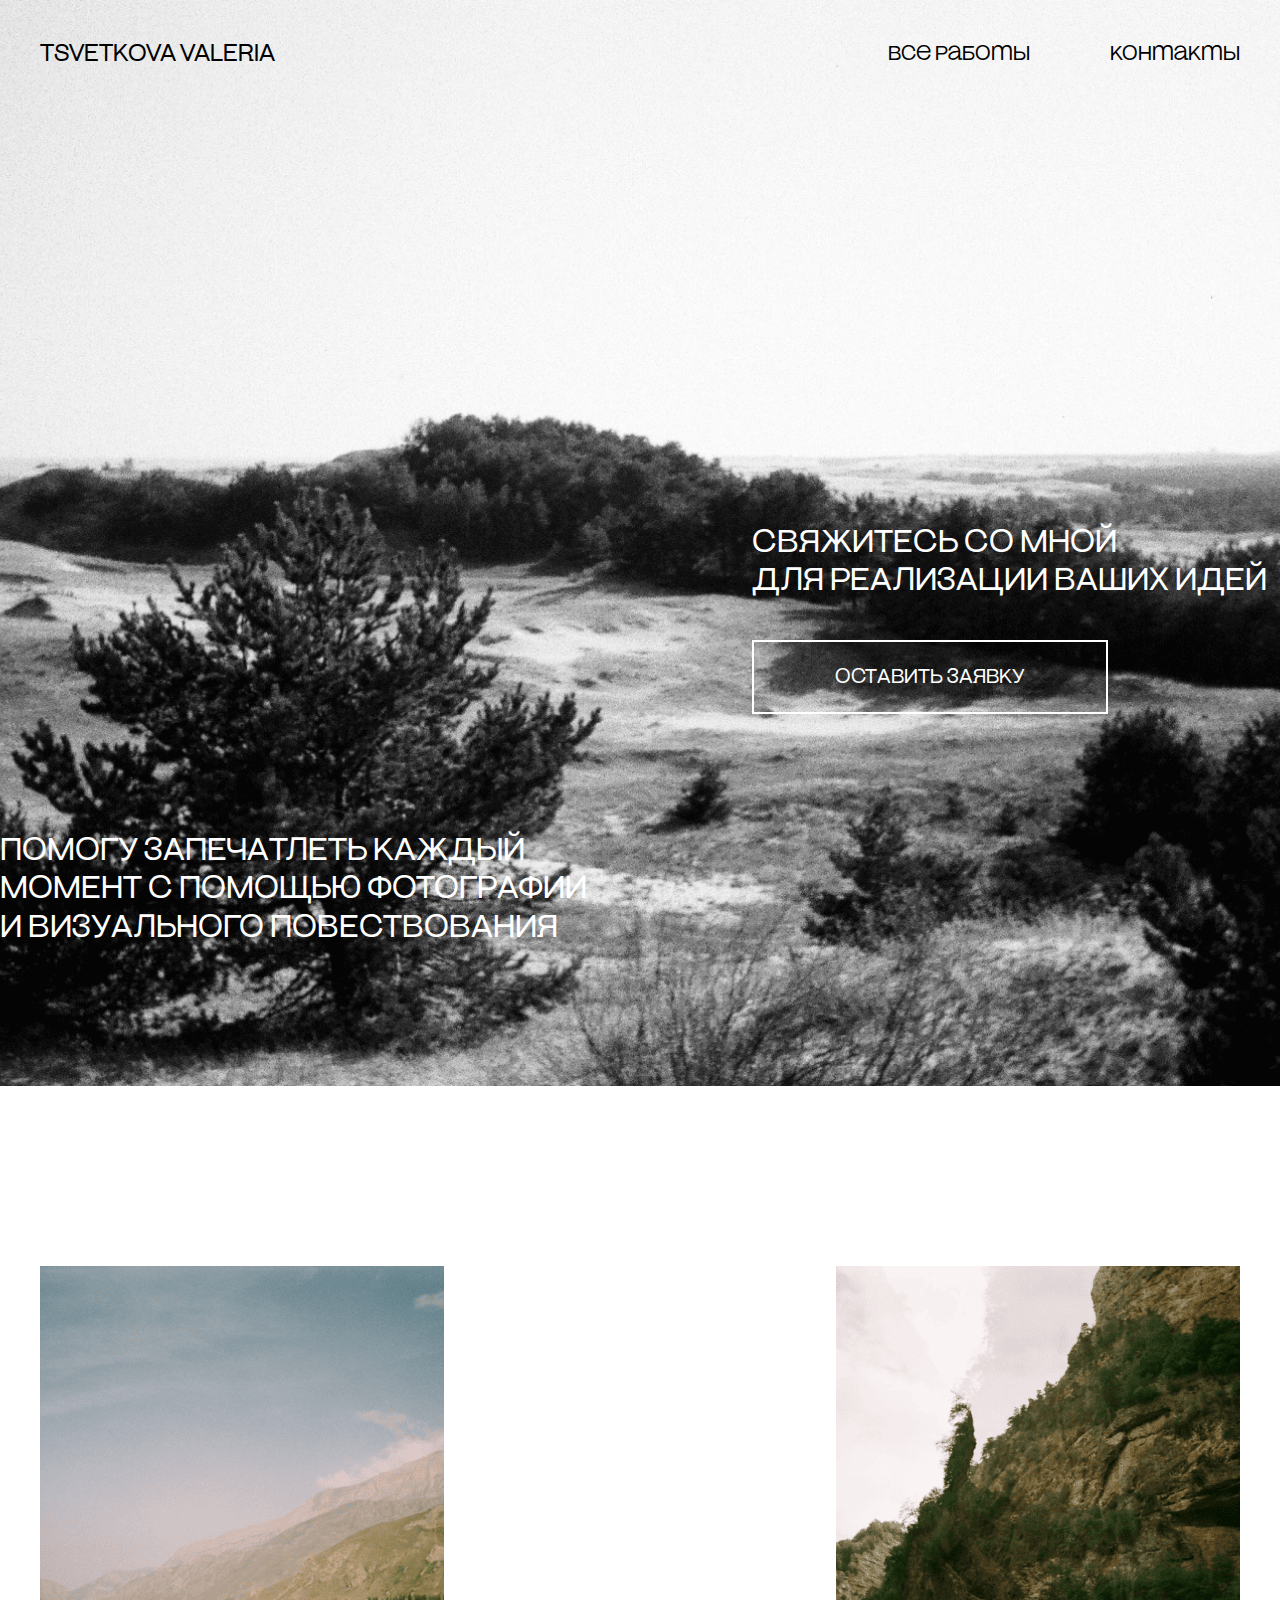
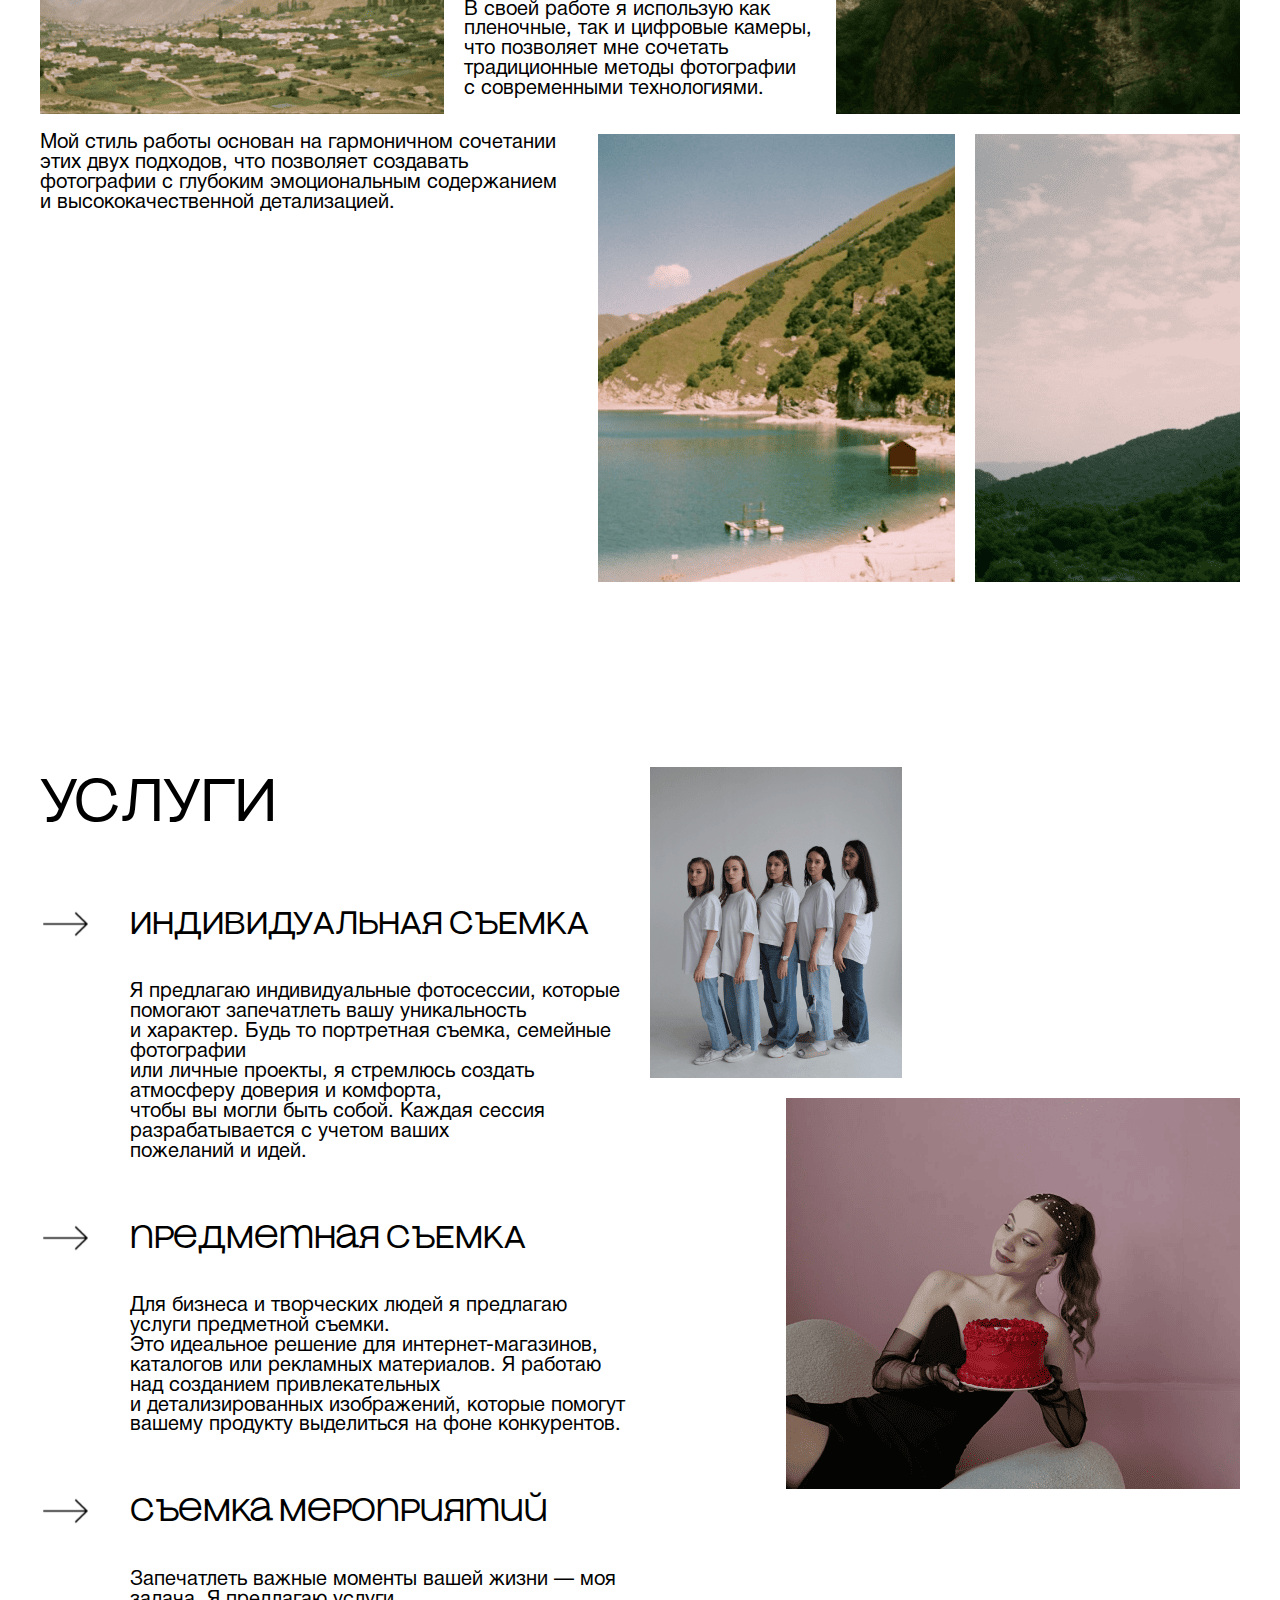
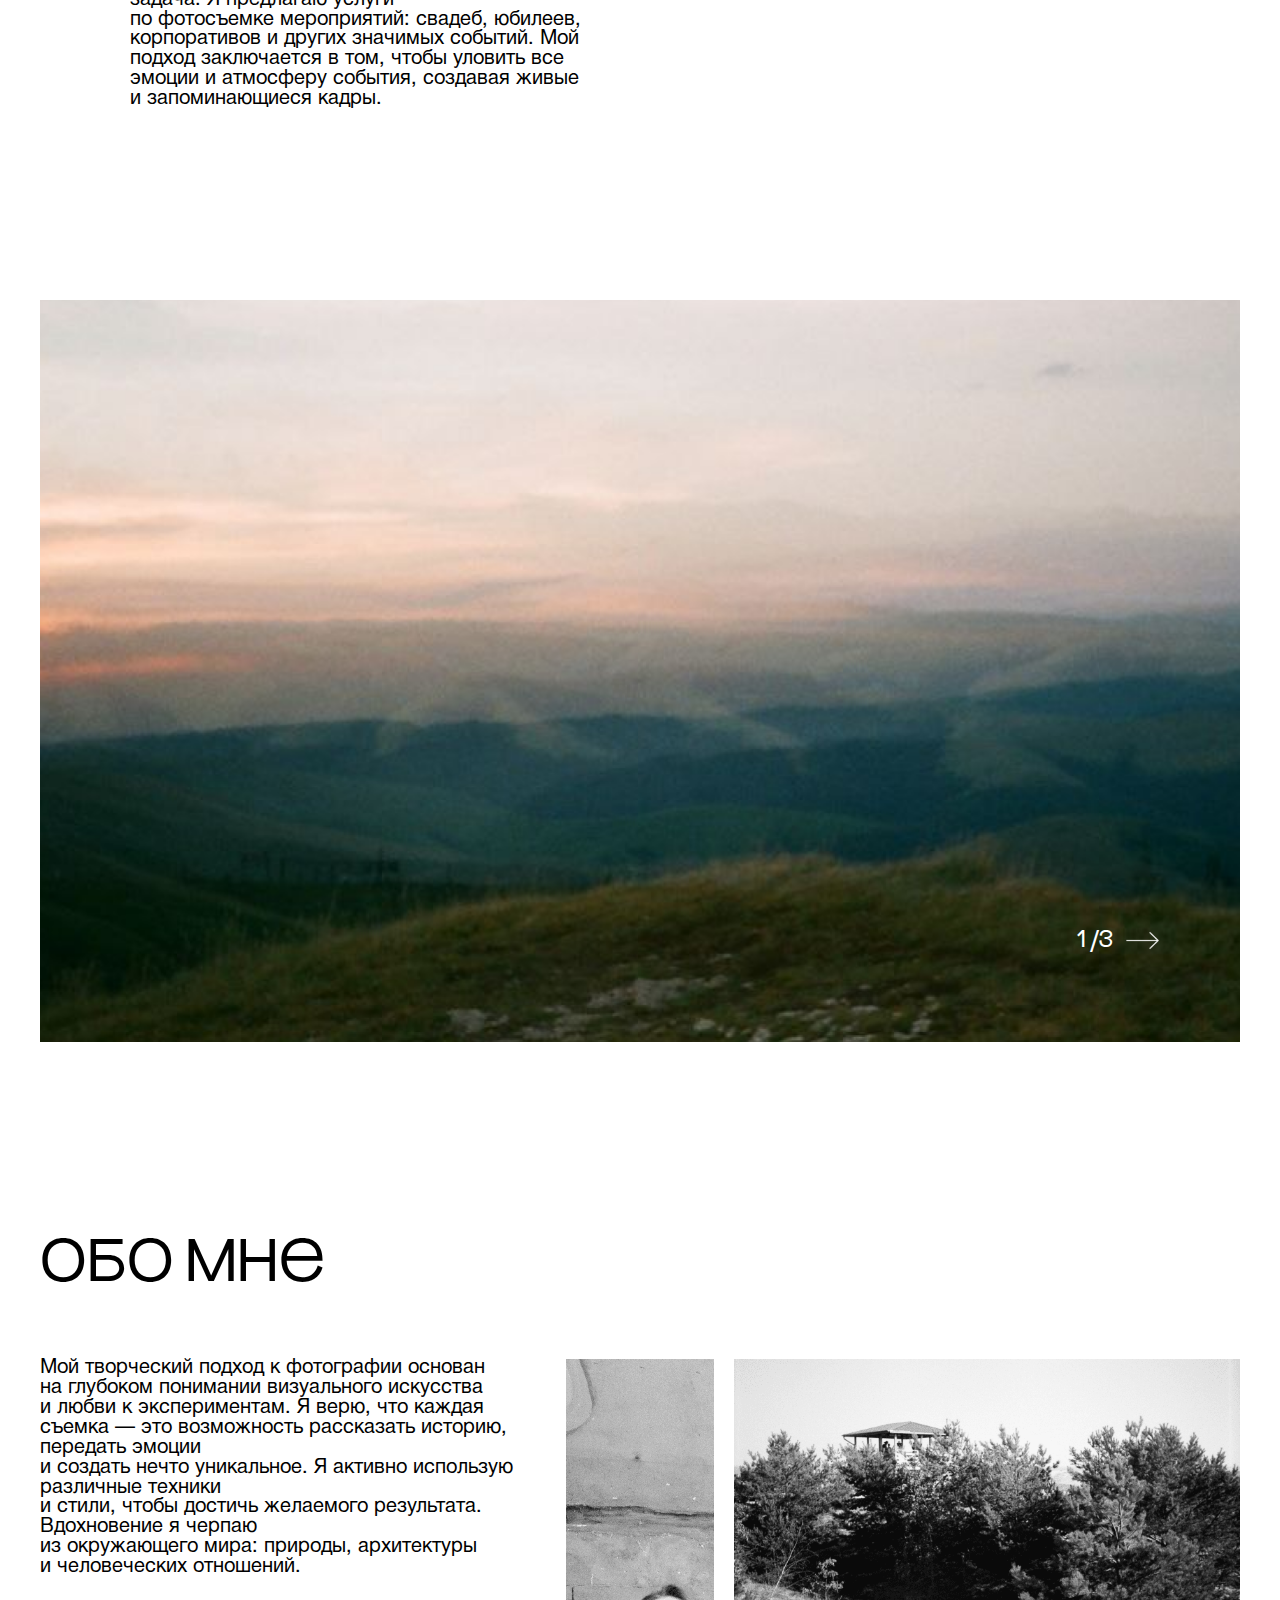
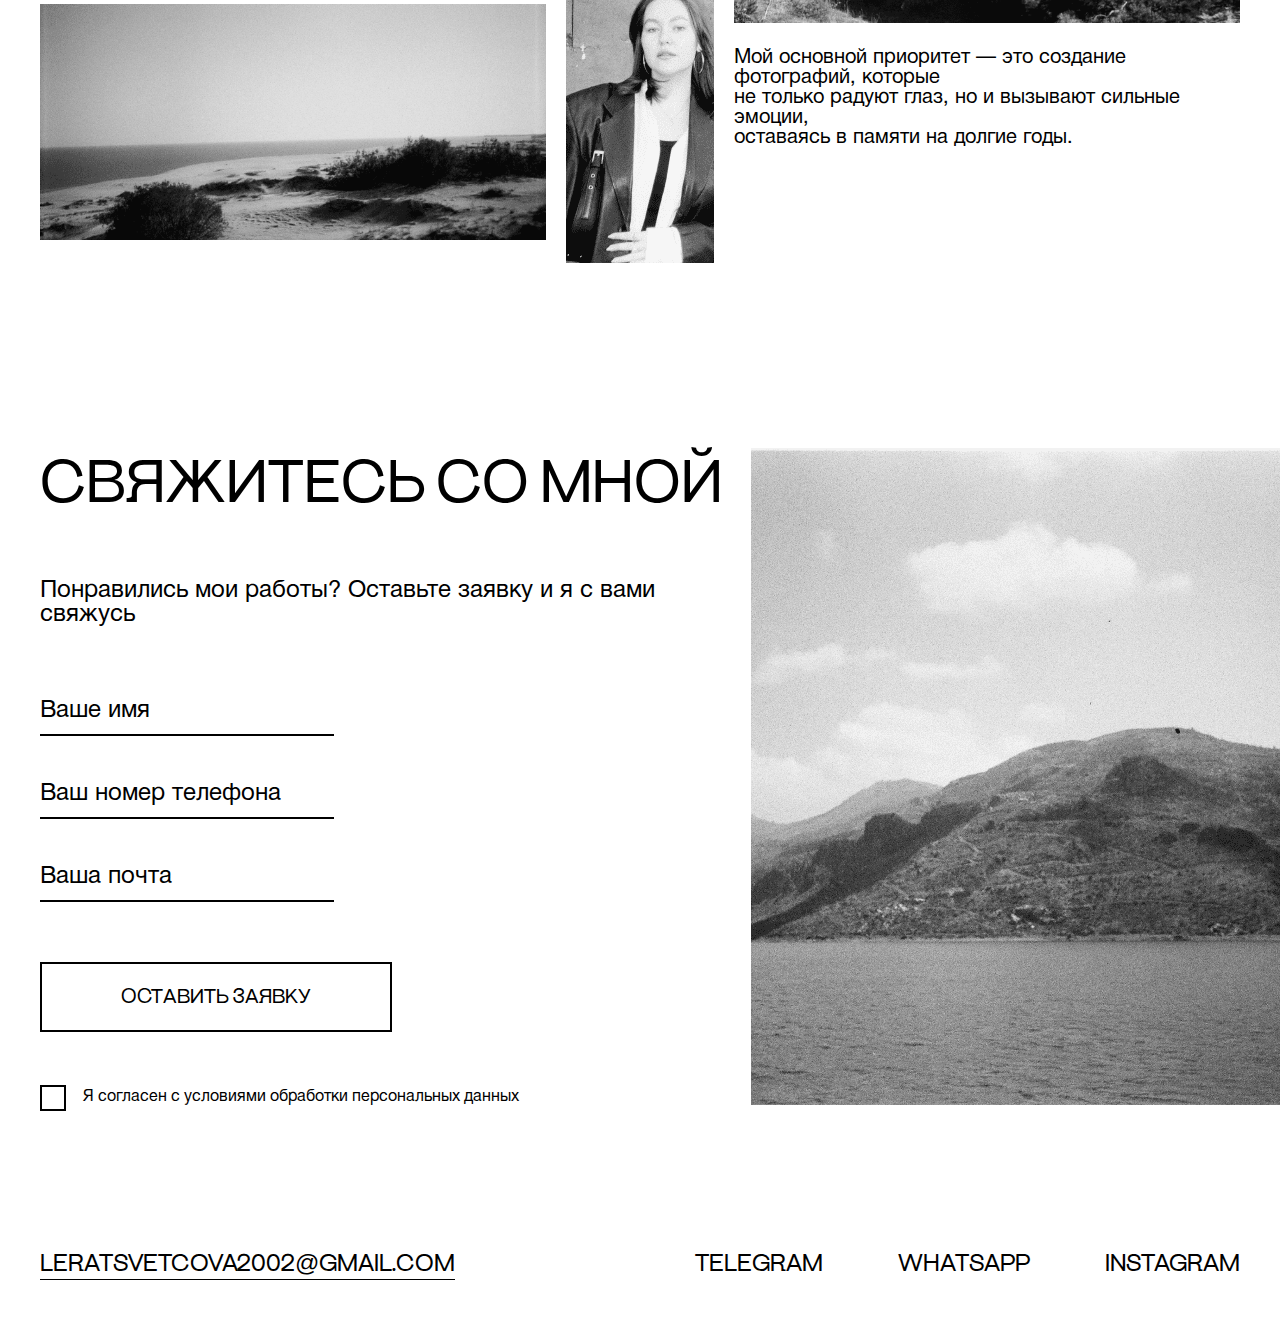
==== commit 9647dffa: "1" ====
--- a/index.html
+++ b/index.html
@@ -356,7 +356,7 @@
                   required
                 />
                 <input
-                  type="tel"
+                  type="number"
                   name="phone"
                   placeholder="Ваш номер телефона"
                   id="phone"
--- a/css/index.css
+++ b/css/index.css
@@ -252,7 +252,7 @@
   box-sizing: border-box;
   display: flex;
   justify-content: space-between;
-  gap: 250px;
+  gap: 20px;
 }
 .services__text {
   max-width: 890px;
@@ -397,7 +397,7 @@
   box-sizing: border-box;
   display: flex;
   justify-content: space-between;
-  gap: 150px;
+  gap: 20px;
 }
 .contact__text {
   max-width: 756px;
@@ -536,7 +536,7 @@
   gap: 20px;
 }
 .works__top img {
-  width: 50%;
+  width: calc((100% - 20px) / 2);
   height: 100%;
   object-fit: cover;
 }
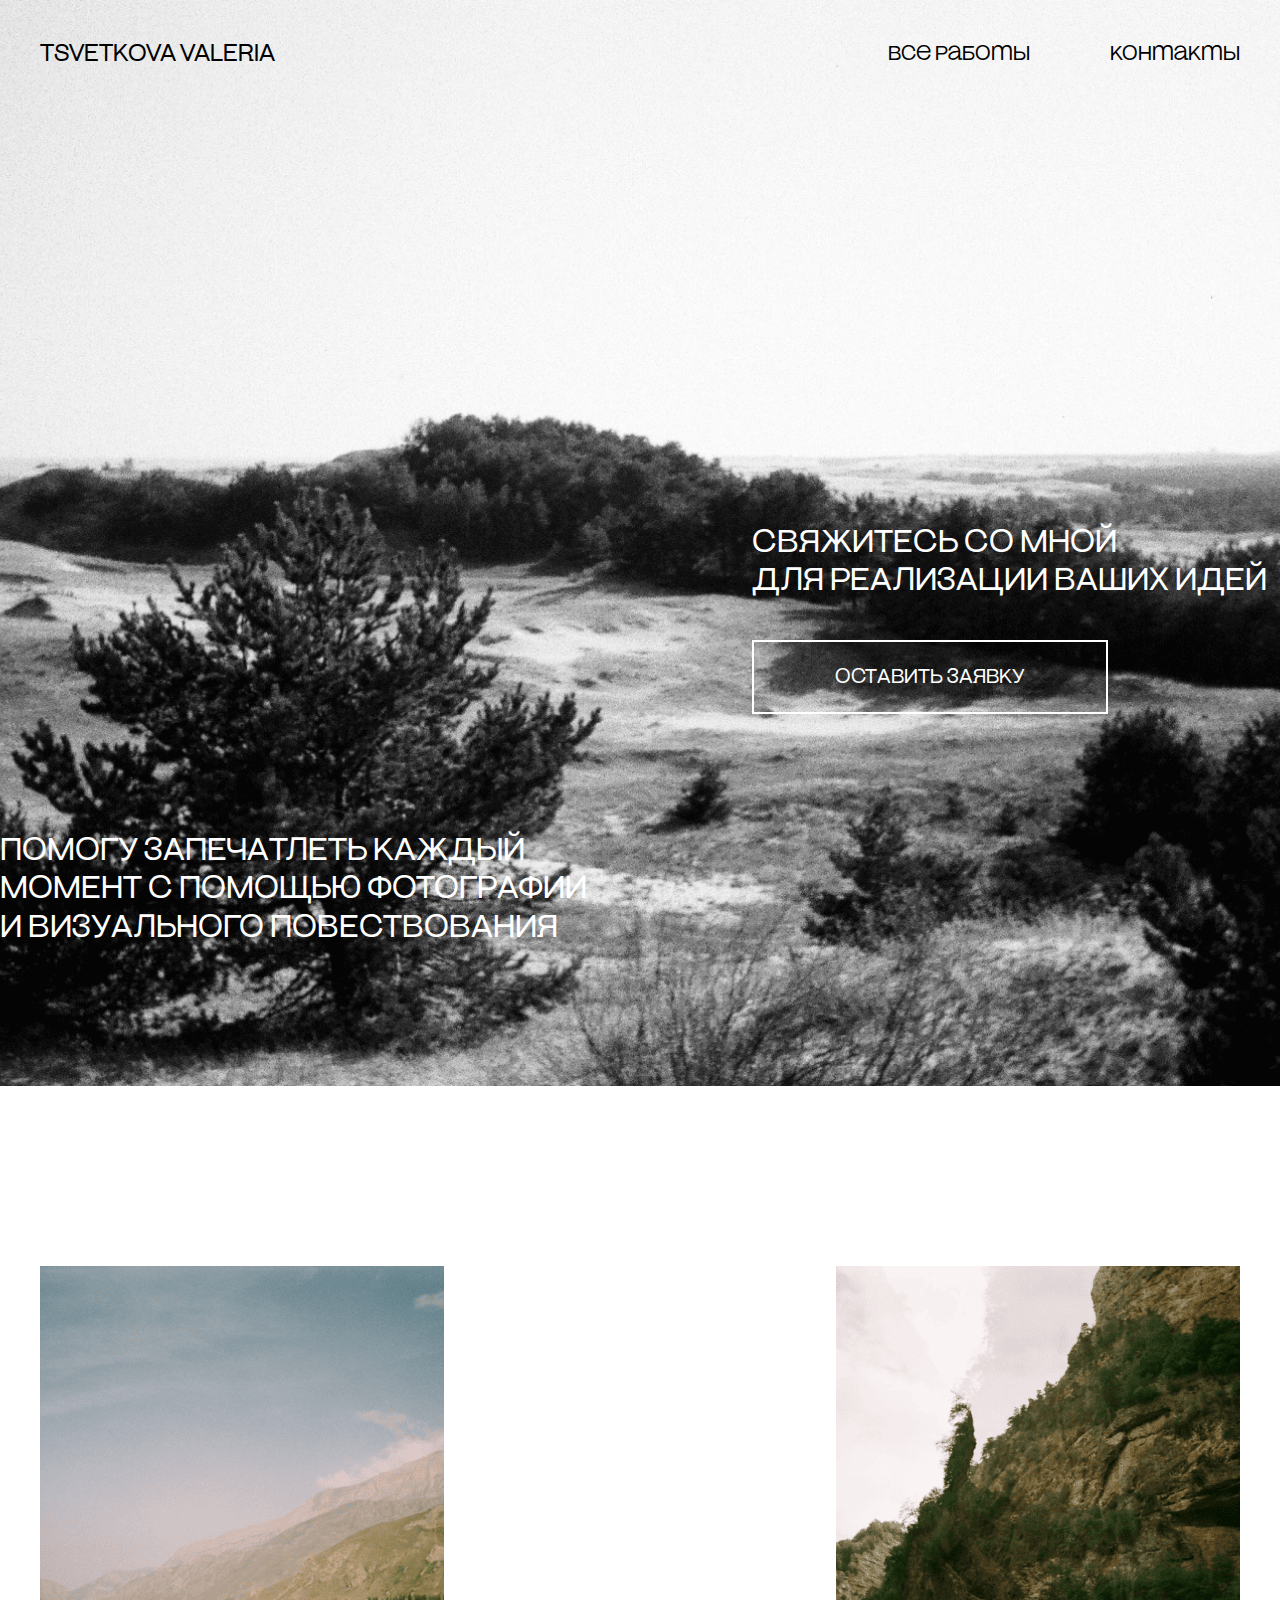
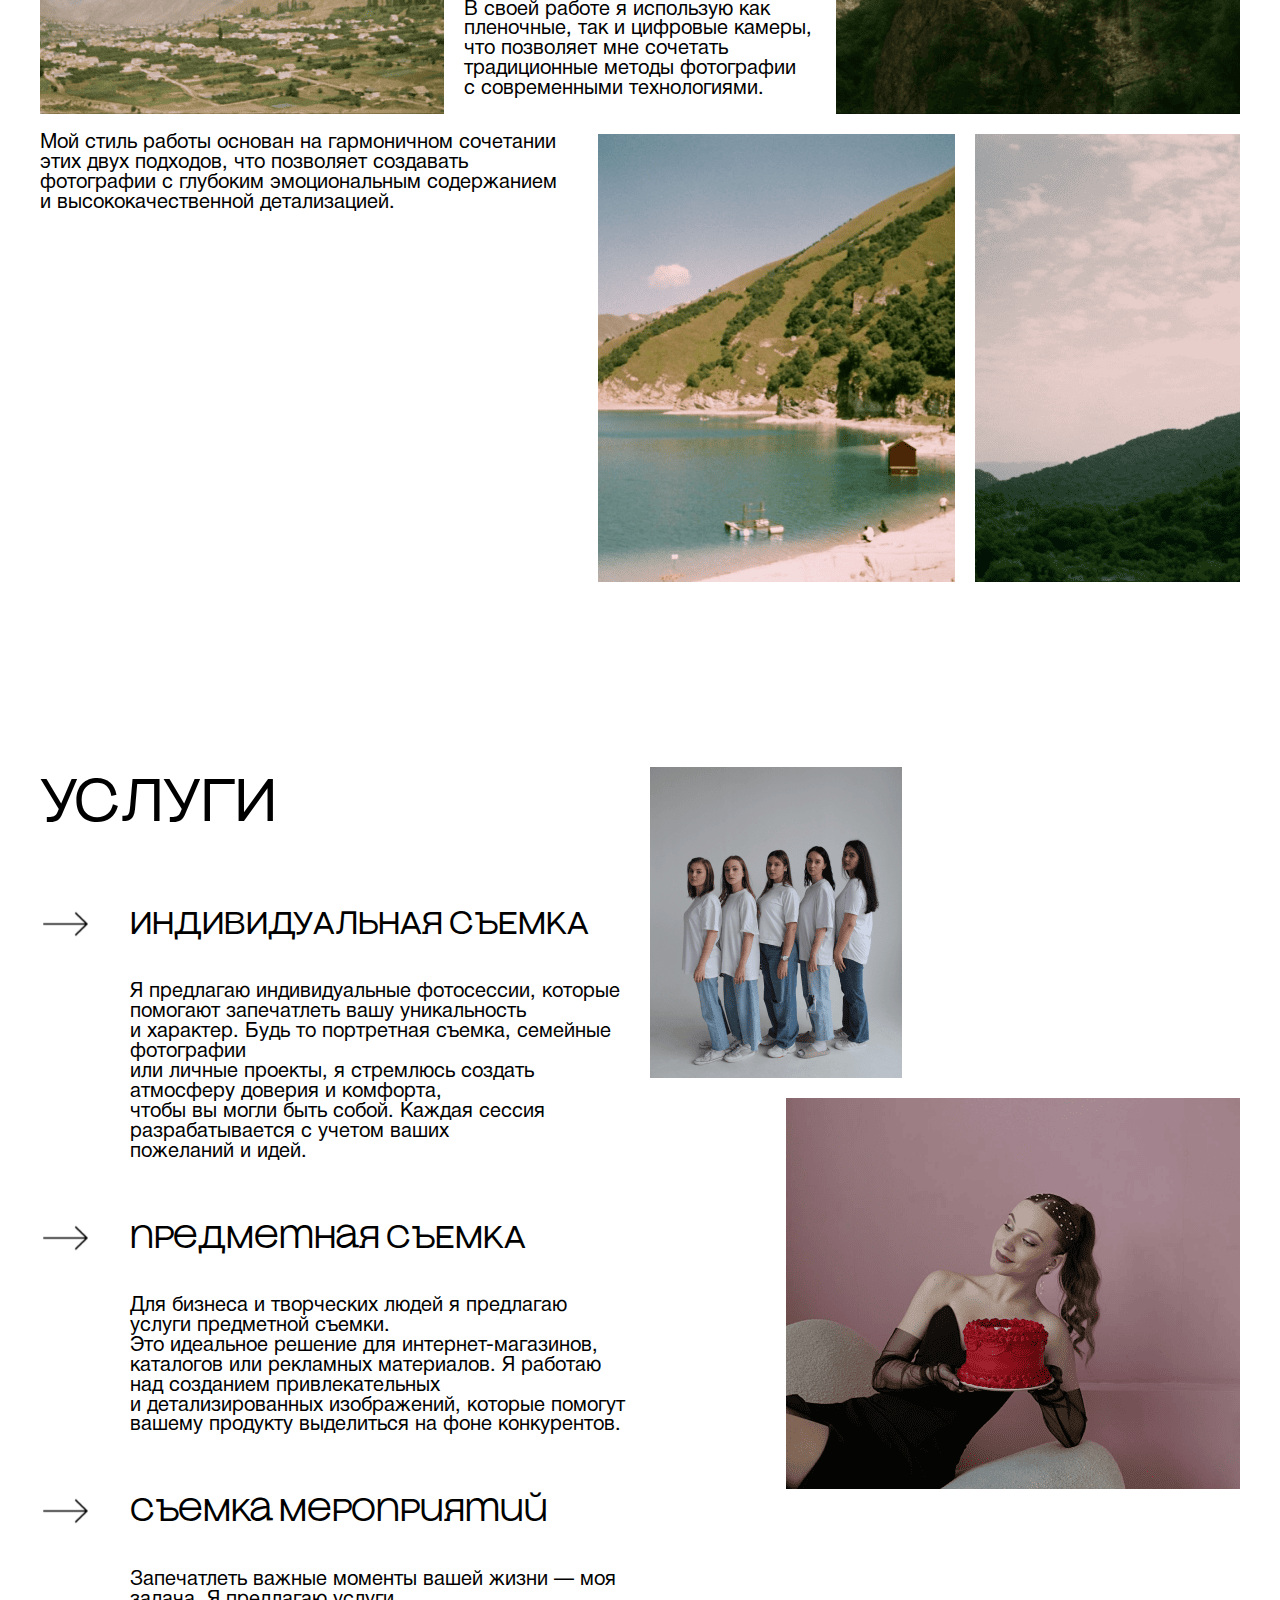
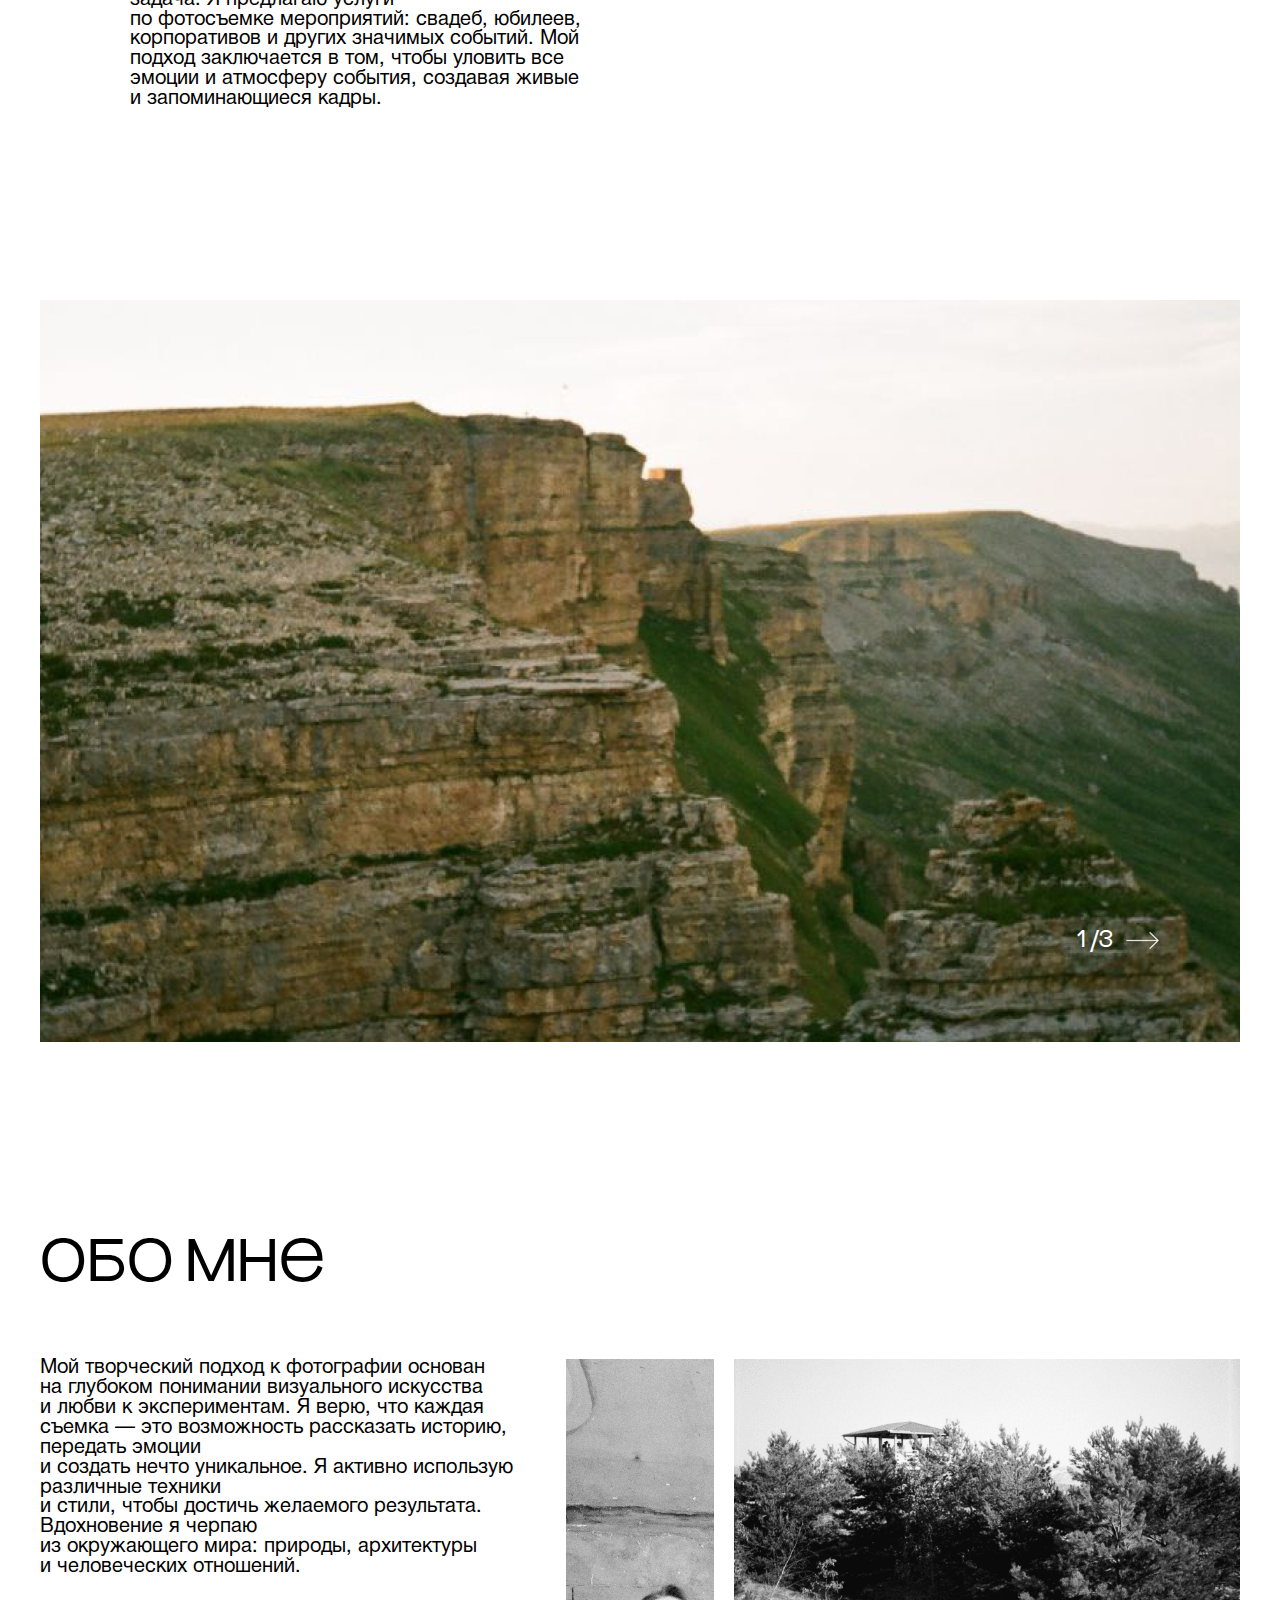
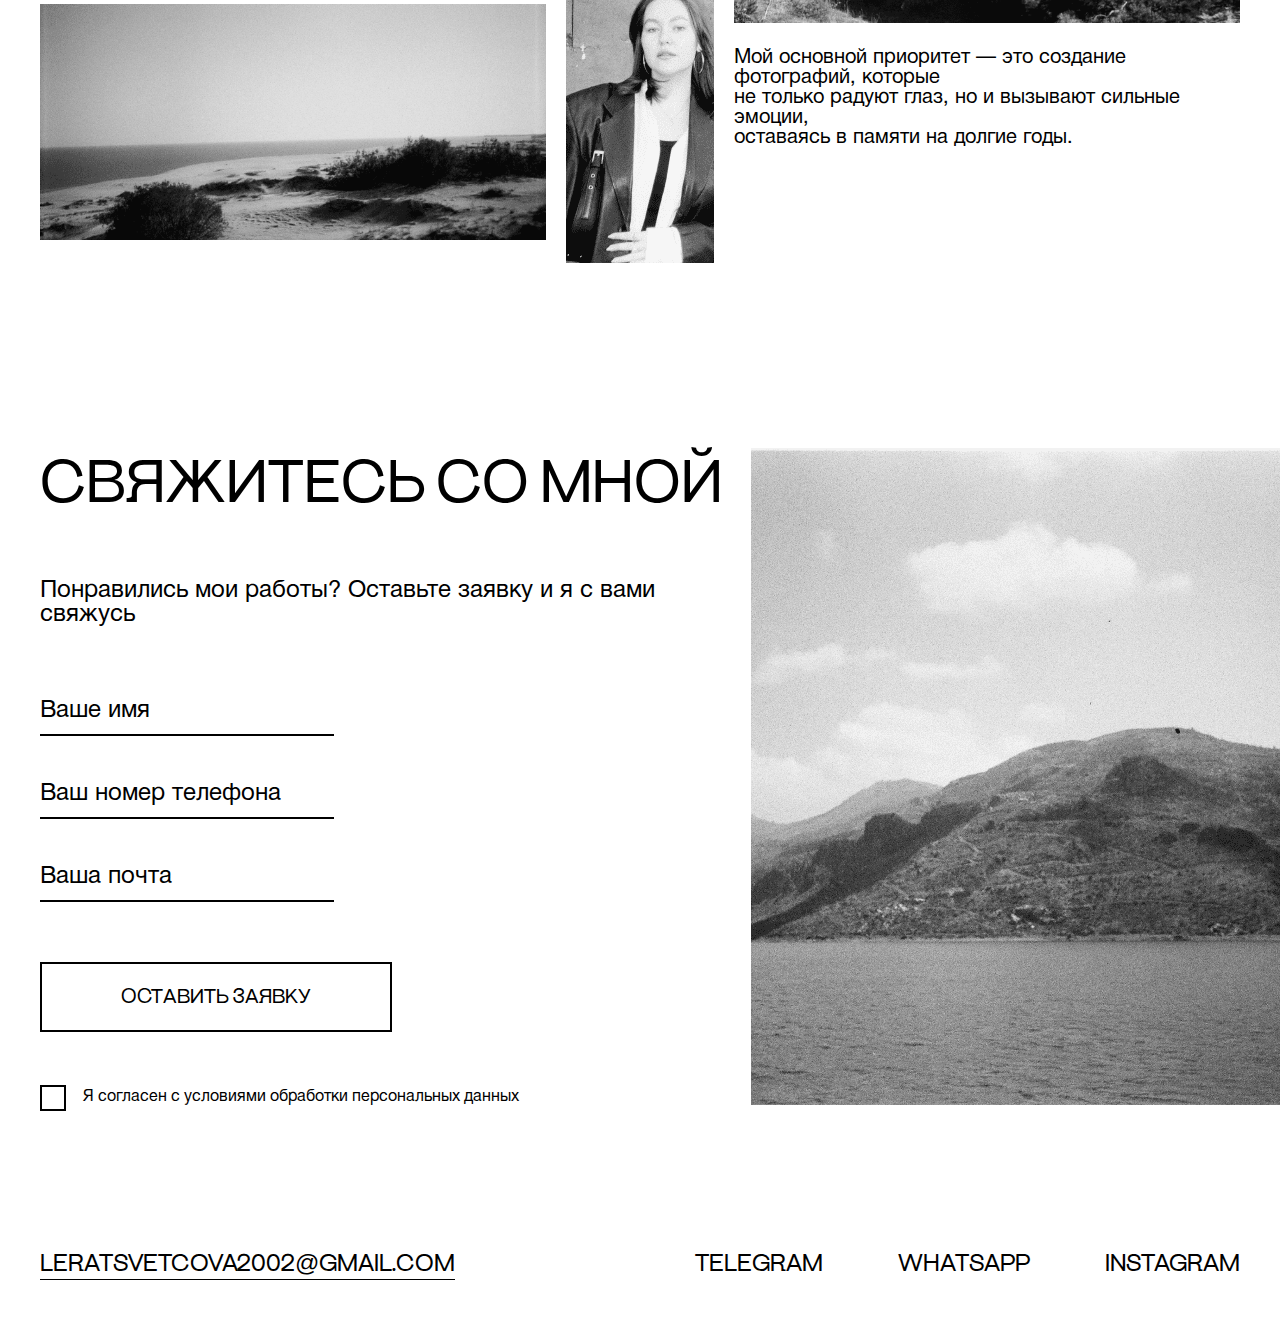
==== commit f942dcfd: "1" ====
--- a/index.html
+++ b/index.html
@@ -256,7 +256,7 @@
               <div class="gallery__container">
                 <img
                   id="slider-image"
-                  src="./images/gallery-1.png"
+                  src="./images/gallery-3.png"
                   alt="картинка"
                 />
               </div>
